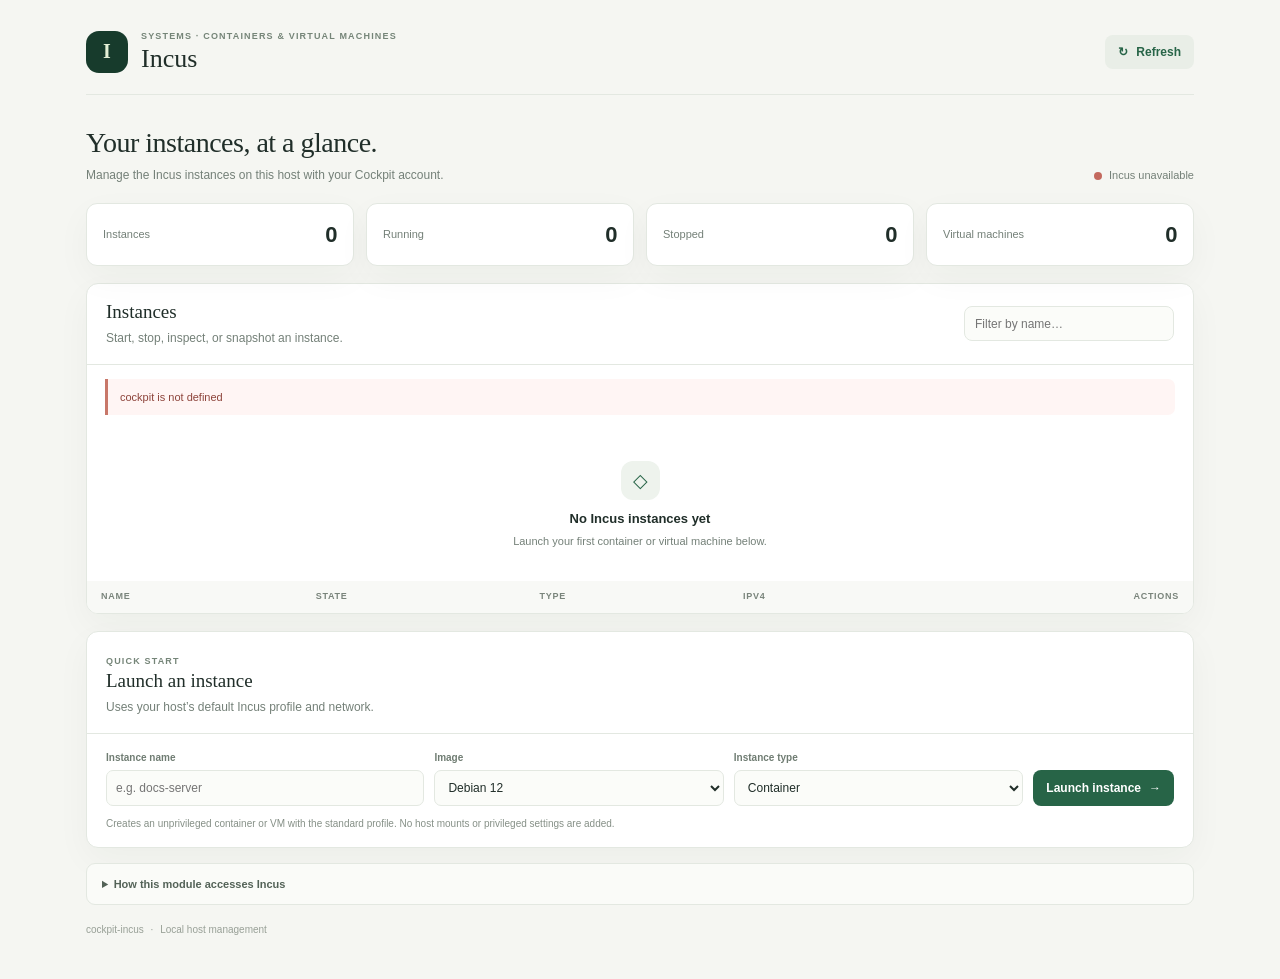
==== incus/index.html @ 380832a7 "Add Incus Cockpit management package" ====
<!doctype html>
<html lang="en">
<head>
  <meta charset="utf-8">
  <meta name="viewport" content="width=device-width, initial-scale=1">
  <title>Incus</title>
  <link rel="stylesheet" href="incus.css">
  <script src="../base1/cockpit.js"></script>
  <script src="incus.js" defer></script>
</head>
<body>
  <main class="page">
    <header class="topbar">
      <div class="title-lockup"><span class="brand-mark" aria-hidden="true">I</span><div><p class="eyebrow">SYSTEMS · CONTAINERS & VIRTUAL MACHINES</p><h1>Incus</h1></div></div>
      <button id="refresh" class="button button-quiet" type="button"><span aria-hidden="true">↻</span> Refresh</button>
    </header>

    <section class="intro-row">
      <div><h2>Your instances, at a glance.</h2><p>Manage the Incus instances on this host with your Cockpit account.</p></div>
      <span id="connection" class="connection"><i></i><span>Connecting to Incus…</span></span>
    </section>

    <section class="stats" aria-label="Instance totals">
      <article class="stat"><span>Instances</span><b id="stat-total">—</b></article>
      <article class="stat"><span>Running</span><b id="stat-running">—</b></article>
      <article class="stat"><span>Stopped</span><b id="stat-stopped">—</b></article>
      <article class="stat"><span>Virtual machines</span><b id="stat-vms">—</b></article>
    </section>

    <section class="panel">
      <div class="panel-heading instance-heading"><div><h2>Instances</h2><p>Start, stop, inspect, or snapshot an instance.</p></div><label class="search"><span class="sr-only">Filter instances</span><input id="filter" type="search" placeholder="Filter by name…" autocomplete="off"></label></div>
      <div id="notice" class="notice" role="status" hidden></div>
      <div id="empty" class="empty" hidden><span class="empty-mark">◇</span><b>No Incus instances yet</b><p>Launch your first container or virtual machine below.</p></div>
      <div class="table-scroll"><table><thead><tr><th>Name</th><th>State</th><th>Type</th><th>IPv4</th><th class="actions-head">Actions</th></tr></thead><tbody id="instances"></tbody></table></div>
      <p id="no-match" class="no-match" hidden>No instances match that filter.</p>
    </section>

    <section class="panel launch-panel">
      <div class="panel-heading"><div><span class="eyebrow">QUICK START</span><h2>Launch an instance</h2><p>Uses your host’s default Incus profile and network.</p></div></div>
      <form id="launch-form" class="launch-form">
        <label>Instance name<input id="instance-name" name="name" required maxlength="63" pattern="[a-zA-Z0-9][a-zA-Z0-9-]{0,62}" placeholder="e.g. docs-server" autocomplete="off"></label>
        <label>Image<select id="image"><option value="images:debian/12">Debian 12</option><option value="images:ubuntu/24.04">Ubuntu 24.04</option><option value="images:alpine/3.20">Alpine 3.20</option></select></label>
        <label>Instance type<select id="instance-type"><option value="container">Container</option><option value="virtual-machine">Virtual machine</option></select></label>
        <button id="launch" class="button button-primary" type="submit">Launch instance <span aria-hidden="true">→</span></button>
      </form>
      <p class="form-note">Creates an unprivileged container or VM with the standard profile. No host mounts or privileged settings are added.</p>
    </section>

    <details class="help"><summary>How this module accesses Incus</summary><p>This page runs inside Cockpit and calls the <code>incus</code> command through Cockpit’s process bridge. Commands run as the signed-in host account. The account needs permission to access Incus; use your normal administrator workflow to grant it. The module does not send host credentials to an external service.</p></details>
    <footer>cockpit-incus <span>·</span> Local host management</footer>
  </main>

  <dialog id="inspect-dialog" class="inspect-dialog"><div class="dialog-head"><div><span class="eyebrow">INSTANCE DETAILS</span><h2 id="inspect-title">Instance</h2></div><button type="button" class="dialog-close" aria-label="Close">×</button></div><pre id="inspect-output"></pre></dialog>
</body>
</html>
---- incus/incus.css ----
:root{color-scheme:light;--ink:#202e29;--muted:#748078;--green:#276447;--deep:#173b2c;--paper:#f5f6f2;--card:#fff;--line:#e3e8e1;--soft:#eef3ed;--orange:#b9763b;--red:#a43b35;--shadow:0 12px 35px #1f39240a}*{box-sizing:border-box}body{margin:0;background:var(--paper);color:var(--ink);font:14px/1.5 Inter,-apple-system,BlinkMacSystemFont,"Segoe UI",sans-serif}.page{max-width:1180px;margin:auto;padding:30px 36px 42px}.topbar{display:flex;justify-content:space-between;align-items:center;padding-bottom:21px;border-bottom:1px solid var(--line)}.title-lockup{display:flex;align-items:center;gap:13px}.brand-mark{display:grid;place-items:center;width:42px;height:42px;border-radius:13px;background:var(--deep);color:#e4f0d6;font:600 20px Georgia,serif}.eyebrow{margin:0;color:#758578;font-size:9px;font-weight:800;letter-spacing:.13em}.title-lockup h1{margin:0;font:500 26px/1.15 Georgia,serif}.button{display:inline-flex;align-items:center;justify-content:center;gap:8px;border:0;border-radius:8px;padding:10px 13px;font:650 12px/1.2 Inter,-apple-system,BlinkMacSystemFont,"Segoe UI",sans-serif;cursor:pointer;transition:background .15s,transform .15s}.button:hover{transform:translateY(-1px)}.button-quiet{background:#e9eee7;color:var(--green)}.button-quiet:hover{background:#dfe8dc}.button-primary{background:var(--green);color:white}.button-primary:hover{background:#1f573c}.button:disabled{opacity:.55;cursor:wait;transform:none}.intro-row{display:flex;align-items:flex-end;justify-content:space-between;gap:15px;padding:31px 0 19px}.intro-row h2{margin:0;font:500 28px/1.2 Georgia,serif;letter-spacing:-.5px}.intro-row p,.panel-heading p{margin:6px 0 0;color:var(--muted);font-size:12px}.connection{display:flex;align-items:center;gap:7px;color:var(--muted);font-size:11px}.connection i{width:8px;height:8px;border-radius:50%;background:#d0a05c}.connection.is-online i{background:#48a374;box-shadow:0 0 0 3px #48a37422}.connection.is-error i{background:#c3695e}.stats{display:grid;grid-template-columns:repeat(4,1fr);gap:12px;margin-bottom:17px}.stat{display:flex;justify-content:space-between;align-items:center;padding:14px 16px;border:1px solid var(--line);border-radius:11px;background:var(--card);box-shadow:var(--shadow)}.stat span{color:var(--muted);font-size:11px}.stat b{font-size:22px;font-weight:600;letter-spacing:-.5px}.panel{margin-top:16px;overflow:hidden;border:1px solid var(--line);border-radius:12px;background:var(--card);box-shadow:var(--shadow)}.panel-heading{display:flex;align-items:center;justify-content:space-between;gap:18px;padding:17px 19px;border-bottom:1px solid var(--line)}.panel-heading h2{margin:0;font:500 19px Georgia,serif}.search input{width:210px;height:35px;padding:7px 10px;border:1px solid var(--line);border-radius:8px;background:#fbfcf9;color:var(--ink);font:12px/1.3 Inter,-apple-system,BlinkMacSystemFont,"Segoe UI",sans-serif}.search input:focus,.launch-form input:focus,.launch-form select:focus{outline:2px solid #b7d4bb;outline-offset:1px}.table-scroll{overflow:auto}table{width:100%;border-collapse:collapse;text-align:left}th{padding:9px 14px;background:#f8f9f6;color:#79847b;font-size:9px;font-weight:750;letter-spacing:.08em;text-transform:uppercase}td{padding:11px 14px;border-top:1px solid #edf0eb;font-size:11px}tbody tr:hover{background:#fbfcf9}.instance-name{font-weight:700}.instance-sub{display:block;margin-top:2px;color:#89938a;font-size:9px}.state{display:inline-flex;align-items:center;gap:6px;color:var(--muted);font-size:10px}.state:before{content:"";width:7px;height:7px;border-radius:50%;background:#c4c8c2}.state-running{color:#34774f}.state-running:before{background:#51a272}.state-stopped:before{background:#c5c8c3}.state-error{color:var(--red)}.state-error:before{background:#bd665c}.type-pill{display:inline-block;padding:4px 7px;border-radius:6px;background:#f0f2ed;color:#67736a;font-size:9px}.ip{font-family:ui-monospace,SFMono-Regular,Menlo,monospace;color:#65746a;font-size:10px}.actions-head{text-align:right}.row-actions{display:flex;justify-content:flex-end;gap:5px}.action{border:1px solid var(--line);border-radius:6px;padding:5px 8px;background:#fff;color:#526157;font:600 9px/1.3 Inter,-apple-system,BlinkMacSystemFont,"Segoe UI",sans-serif;cursor:pointer}.action:hover{border-color:#bed0be;background:#f3f7f1;color:var(--green)}.action-danger:hover{border-color:#e3c7c3;background:#fff8f7;color:var(--red)}.empty,.no-match{padding:32px 15px;text-align:center;color:var(--muted)}.empty{display:grid;justify-items:center;gap:4px}.empty[hidden],.no-match[hidden],.notice[hidden]{display:none}.empty b{color:var(--ink);font-size:13px}.empty p{margin:0;font-size:11px}.empty-mark{display:grid;place-items:center;width:39px;height:39px;margin-bottom:5px;border-radius:12px;background:var(--soft);color:var(--green);font-size:19px}.notice{margin:14px 18px;padding:10px 12px;border-left:3px solid #d2a06f;border-radius:0 7px 7px 0;background:#fff8ed;color:#765638;font-size:11px}.notice.is-error{border-color:#c87769;background:#fff5f4;color:#8d433a}.launch-panel{margin-top:17px}.launch-panel>.panel-heading{justify-content:flex-start}.launch-form{display:grid;grid-template-columns:1.1fr 1fr 1fr auto;align-items:end;gap:10px;padding:16px 19px 0}.launch-form label{display:grid;gap:5px;color:#6f7c72;font-size:10px;font-weight:650}.launch-form input,.launch-form select{width:100%;height:36px;padding:7px 9px;border:1px solid var(--line);border-radius:7px;background:#fbfcf9;color:var(--ink);font:12px/1.3 Inter,-apple-system,BlinkMacSystemFont,"Segoe UI",sans-serif}.launch-form .button{height:36px;white-space:nowrap}.form-note{margin:10px 19px 16px;color:#869087;font-size:10px}.help{margin-top:15px;padding:12px 15px;border:1px solid var(--line);border-radius:9px;background:#fafbf8;color:var(--muted);font-size:11px}.help summary{color:#536257;font-weight:650;cursor:pointer}.help p{margin:9px 0 0;line-height:1.65}.help code{color:var(--green)}footer{padding-top:17px;color:#98a097;font-size:10px}footer span{padding:0 4px}.inspect-dialog{width:min(760px,calc(100% - 32px));max-height:80vh;padding:0;border:1px solid var(--line);border-radius:12px;background:#fff;box-shadow:0 20px 70px #101c17aa}.inspect-dialog::backdrop{background:#14251db3;backdrop-filter:blur(2px)}.dialog-head{display:flex;align-items:center;justify-content:space-between;padding:15px 18px;border-bottom:1px solid var(--line)}.dialog-head h2{margin:3px 0 0;font:500 18px Georgia,serif}.dialog-close{width:30px;height:30px;border:0;border-radius:7px;background:#eff2ed;color:#66746a;font-size:19px;cursor:pointer}.inspect-dialog pre{overflow:auto;max-height:62vh;margin:0;padding:17px;background:#f8f9f6;color:#34483b;font:10px/1.6 ui-monospace,SFMono-Regular,Menlo,monospace;white-space:pre-wrap;word-break:break-word}.sr-only{position:absolute;width:1px;height:1px;padding:0;margin:-1px;overflow:hidden;clip:rect(0,0,0,0);white-space:nowrap;border:0}@media(max-width:760px){.page{padding:20px 16px 32px}.intro-row{align-items:flex-start;flex-direction:column;padding:24px 0 14px}.stats{grid-template-columns:repeat(2,1fr)}.panel-heading{align-items:flex-start;flex-direction:column}.instance-heading{display:flex}.search,.search input{width:100%}.launch-form{grid-template-columns:1fr 1fr}.launch-form .button{grid-column:1/-1}.actions-head{min-width:200px}.row-actions{min-width:190px}}@media(max-width:420px){.launch-form{grid-template-columns:1fr}.launch-form .button{grid-column:auto}.stat{padding:11px}.stat b{font-size:19px}}
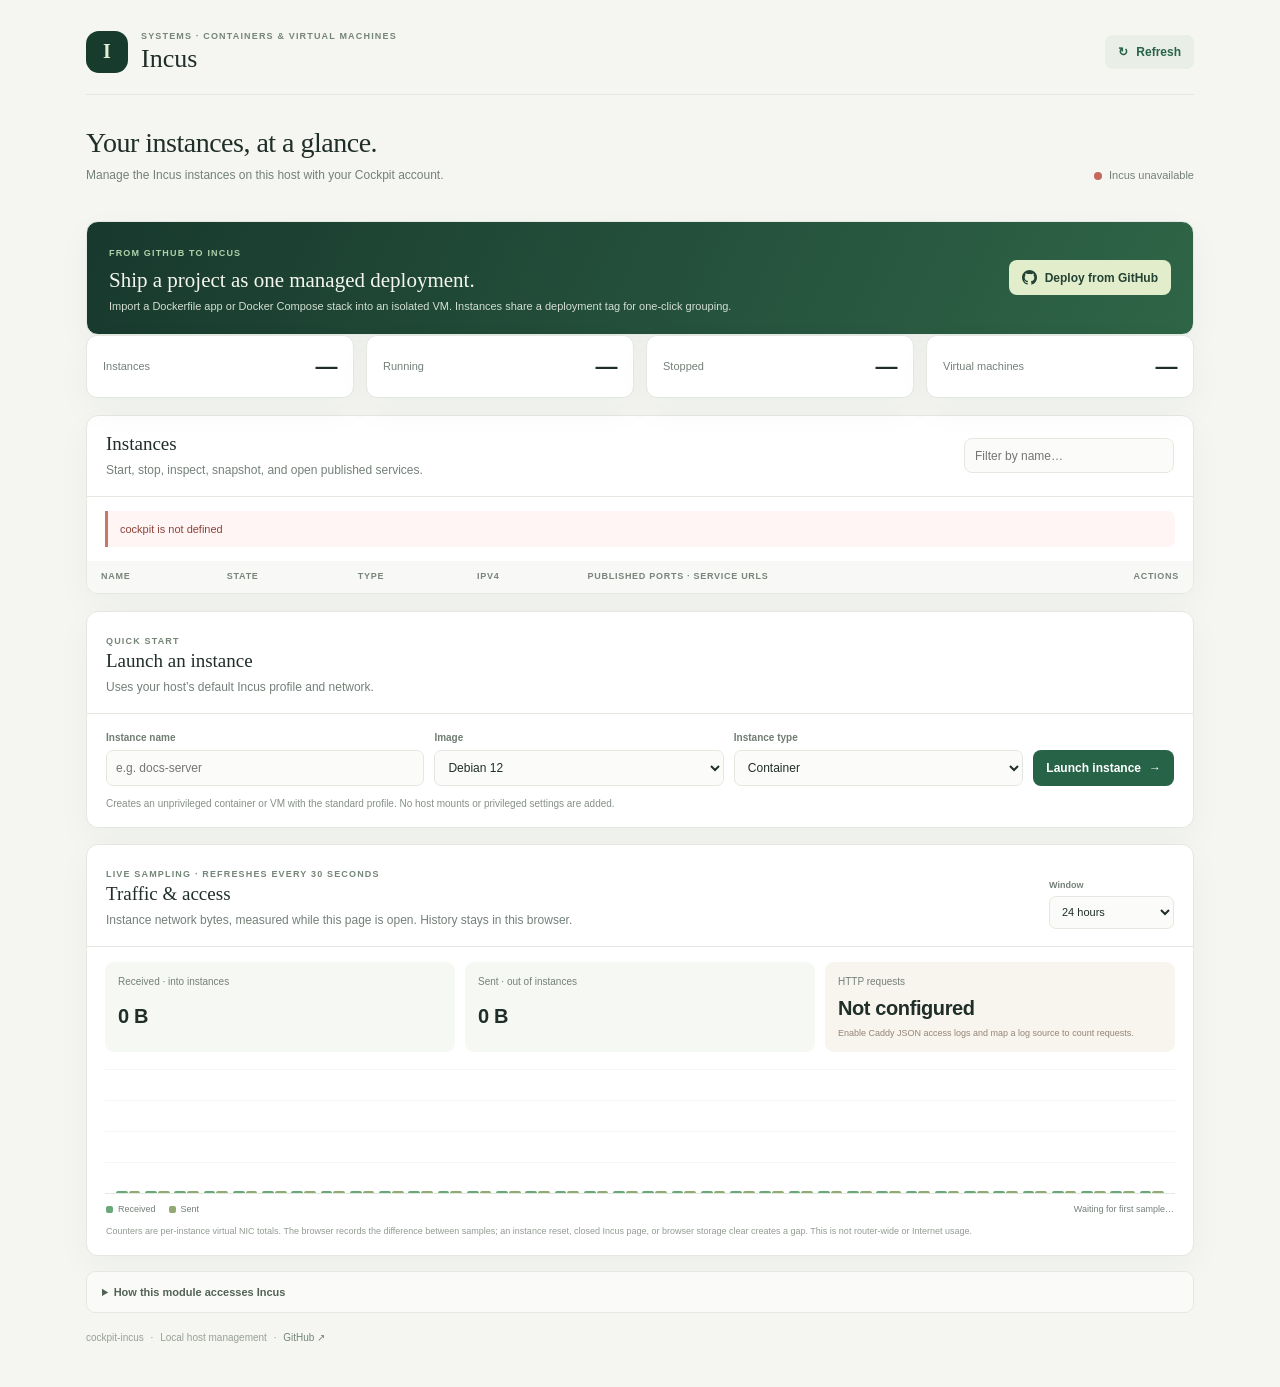
==== commit 1e98a772: "Expand Incus management and deployment workflows" ====
--- a/incus/index.html
+++ b/incus/index.html
@@ -20,6 +20,10 @@
       <span id="connection" class="connection"><i></i><span>Connecting to Incus…</span></span>
     </section>
 
+    <section class="deploy-panel panel">
+      <div class="deploy-hero"><div><span class="eyebrow">FROM GITHUB TO INCUS</span><h2>Ship a project as one managed deployment.</h2><p>Import a Dockerfile app or Docker Compose stack into an isolated VM. Instances share a deployment tag for one-click grouping.</p></div><button id="open-deploy" class="button button-deploy" type="button"><svg aria-hidden="true" viewBox="0 0 16 16"><path d="M8 0a8 8 0 0 0-2.53 15.59c.4.07.55-.17.55-.38v-1.33c-2.23.49-2.7-.95-2.7-.95-.36-.93-.9-1.18-.9-1.18-.73-.5.06-.49.06-.49.8.06 1.22.82 1.22.82.72 1.22 1.88.87 2.34.66.07-.52.28-.87.51-1.07-1.78-.2-3.65-.9-3.65-3.97 0-.88.31-1.6.82-2.17-.08-.2-.36-1.03.08-2.14 0 0 .67-.21 2.2.83A7.7 7.7 0 0 1 8 4.35c.68 0 1.37.09 2.01.27 1.53-1.04 2.2-.83 2.2-.83.44 1.11.16 1.94.08 2.14.51.57.82 1.29.82 2.17 0 3.08-1.87 3.76-3.66 3.96.29.25.54.74.54 1.5v1.65c0 .21.15.46.55.38A8 8 0 0 0 8 0Z"/></svg> Deploy from GitHub</button></div>
+    </section>
+
     <section class="stats" aria-label="Instance totals">
       <article class="stat"><span>Instances</span><b id="stat-total">—</b></article>
       <article class="stat"><span>Running</span><b id="stat-running">—</b></article>
@@ -28,10 +32,10 @@
     </section>
 
     <section class="panel">
-      <div class="panel-heading instance-heading"><div><h2>Instances</h2><p>Start, stop, inspect, or snapshot an instance.</p></div><label class="search"><span class="sr-only">Filter instances</span><input id="filter" type="search" placeholder="Filter by name…" autocomplete="off"></label></div>
+      <div class="panel-heading instance-heading"><div><h2>Instances</h2><p>Start, stop, inspect, snapshot, and open published services.</p></div><label class="search"><span class="sr-only">Filter instances</span><input id="filter" type="search" placeholder="Filter by name…" autocomplete="off"></label></div>
       <div id="notice" class="notice" role="status" hidden></div>
       <div id="empty" class="empty" hidden><span class="empty-mark">◇</span><b>No Incus instances yet</b><p>Launch your first container or virtual machine below.</p></div>
-      <div class="table-scroll"><table><thead><tr><th>Name</th><th>State</th><th>Type</th><th>IPv4</th><th class="actions-head">Actions</th></tr></thead><tbody id="instances"></tbody></table></div>
+      <div class="table-scroll"><table><thead><tr><th>Name</th><th>State</th><th>Type</th><th>IPv4</th><th>Published ports · service URLs</th><th class="actions-head">Actions</th></tr></thead><tbody id="instances"></tbody></table></div>
       <p id="no-match" class="no-match" hidden>No instances match that filter.</p>
     </section>
 
@@ -46,9 +50,35 @@
       <p class="form-note">Creates an unprivileged container or VM with the standard profile. No host mounts or privileged settings are added.</p>
     </section>
 
+    <section class="panel telemetry-panel">
+      <div class="panel-heading traffic-heading"><div><span class="eyebrow">LIVE SAMPLING · REFRESHES EVERY 30 SECONDS</span><h2>Traffic & access</h2><p>Instance network bytes, measured while this page is open. History stays in this browser.</p></div><label class="range-picker"><span>Window</span><select id="traffic-window"><option value="300000">5 minutes</option><option value="900000">15 minutes</option><option value="1200000">20 minutes</option><option value="3600000">1 hour</option><option value="14400000">4 hours</option><option value="28800000">8 hours</option><option value="86400000" selected>24 hours</option></select></label></div>
+      <div class="traffic-summary"><article><span>Received · into instances</span><b id="traffic-down">—</b></article><article><span>Sent · out of instances</span><b id="traffic-up">—</b></article><article class="access-stat"><span>HTTP requests</span><b id="access-count">Not configured</b><small id="access-source">Enable Caddy JSON access logs and map a log source to count requests.</small></article></div>
+      <div id="traffic-chart" class="traffic-chart" role="img" aria-label="Network traffic samples across selected time window"></div>
+      <div class="traffic-legend"><span><i class="down-dot"></i>Received</span><span><i class="up-dot"></i>Sent</span><span id="traffic-sampled">Waiting for first sample…</span></div>
+      <p class="telemetry-note">Counters are per-instance virtual NIC totals. The browser records the difference between samples; an instance reset, closed Incus page, or browser storage clear creates a gap. This is not router-wide or Internet usage.</p>
+    </section>
+
     <details class="help"><summary>How this module accesses Incus</summary><p>This page runs inside Cockpit and calls the <code>incus</code> command through Cockpit’s process bridge. Commands run as the signed-in host account. The account needs permission to access Incus; use your normal administrator workflow to grant it. The module does not send host credentials to an external service.</p></details>
-    <footer>cockpit-incus <span>·</span> Local host management</footer>
+    <footer>cockpit-incus <span>·</span> Local host management <span>·</span> <a href="https://github.com/techmore/cockpit-incus" target="_blank" rel="noopener noreferrer">GitHub ↗</a></footer>
   </main>
+
+  <dialog id="deploy-dialog" class="deploy-dialog">
+    <form id="deploy-form" method="dialog">
+      <div class="dialog-head"><div><span class="eyebrow">DEPLOYMENT WIZARD · PREVIEW BEFORE RUNNING</span><h2>Deploy a GitHub project</h2></div><button type="button" class="dialog-close deploy-close" aria-label="Close">×</button></div>
+      <div class="deploy-body">
+        <label class="field-wide">Public GitHub repository URL<input id="github-url" type="url" required placeholder="https://github.com/owner/repository" autocomplete="url"></label>
+        <div class="deploy-fields"><label>Branch<input id="github-branch" value="main" maxlength="63" pattern="[A-Za-z0-9._/-]+" required></label><label>Deployment name<input id="deployment-name" maxlength="50" pattern="[a-zA-Z0-9][a-zA-Z0-9-]{0,49}" required></label></div>
+        <label class="field-wide">Service hostname <small>Optional · DNS and Caddy route are still yours to configure</small><input id="deploy-hostname" placeholder="app.example.com" autocomplete="url"></label>
+        <label class="field-wide">Project layout<select id="deploy-layout"><option value="compose">Docker Compose stack · multiple services in one VM</option><option value="dockerfile">Dockerfile app · single container inside one VM</option></select></label>
+        <label class="field-wide">Published ports <small>Host port:guest port, comma separated · e.g. 18080:8080,18443:8443</small><input id="deploy-ports" value="18080:8080" placeholder="18080:8080" autocomplete="off"></label>
+        <div class="url-preview"><b>Private by default</b><span>Incus will bind these host ports to 127.0.0.1 only. Add a Caddy route to publish a hostname. The wizard will show the generated plan before creating anything.</span></div>
+        <label class="acknowledge"><input id="deploy-ack" type="checkbox" required><span>I trust this repository’s build scripts and want to run them inside a new VM.</span></label>
+        <div id="deploy-plan" class="deploy-plan" hidden><div class="plan-head"><b>Review deployment plan</b><button type="button" id="deploy-back" class="action">Edit inputs</button></div><pre id="deploy-plan-text"></pre></div>
+        <div id="deploy-error" class="deploy-error" role="alert" hidden></div>
+      </div>
+      <div class="dialog-actions"><button type="button" id="deploy-cancel" class="button button-quiet">Cancel</button><button type="button" id="deploy-preview" class="button button-quiet">Preview plan</button><button type="button" id="deploy-run" class="button button-primary" disabled>Deploy project <span aria-hidden="true">→</span></button></div>
+    </form>
+  </dialog>
 
   <dialog id="inspect-dialog" class="inspect-dialog"><div class="dialog-head"><div><span class="eyebrow">INSTANCE DETAILS</span><h2 id="inspect-title">Instance</h2></div><button type="button" class="dialog-close" aria-label="Close">×</button></div><pre id="inspect-output"></pre></dialog>
 </body>
--- a/incus/incus.css
+++ b/incus/incus.css
@@ -1 +1,7 @@
 :root{color-scheme:light;--ink:#202e29;--muted:#748078;--green:#276447;--deep:#173b2c;--paper:#f5f6f2;--card:#fff;--line:#e3e8e1;--soft:#eef3ed;--orange:#b9763b;--red:#a43b35;--shadow:0 12px 35px #1f39240a}*{box-sizing:border-box}body{margin:0;background:var(--paper);color:var(--ink);font:14px/1.5 Inter,-apple-system,BlinkMacSystemFont,"Segoe UI",sans-serif}.page{max-width:1180px;margin:auto;padding:30px 36px 42px}.topbar{display:flex;justify-content:space-between;align-items:center;padding-bottom:21px;border-bottom:1px solid var(--line)}.title-lockup{display:flex;align-items:center;gap:13px}.brand-mark{display:grid;place-items:center;width:42px;height:42px;border-radius:13px;background:var(--deep);color:#e4f0d6;font:600 20px Georgia,serif}.eyebrow{margin:0;color:#758578;font-size:9px;font-weight:800;letter-spacing:.13em}.title-lockup h1{margin:0;font:500 26px/1.15 Georgia,serif}.button{display:inline-flex;align-items:center;justify-content:center;gap:8px;border:0;border-radius:8px;padding:10px 13px;font:650 12px/1.2 Inter,-apple-system,BlinkMacSystemFont,"Segoe UI",sans-serif;cursor:pointer;transition:background .15s,transform .15s}.button:hover{transform:translateY(-1px)}.button-quiet{background:#e9eee7;color:var(--green)}.button-quiet:hover{background:#dfe8dc}.button-primary{background:var(--green);color:white}.button-primary:hover{background:#1f573c}.button:disabled{opacity:.55;cursor:wait;transform:none}.intro-row{display:flex;align-items:flex-end;justify-content:space-between;gap:15px;padding:31px 0 19px}.intro-row h2{margin:0;font:500 28px/1.2 Georgia,serif;letter-spacing:-.5px}.intro-row p,.panel-heading p{margin:6px 0 0;color:var(--muted);font-size:12px}.connection{display:flex;align-items:center;gap:7px;color:var(--muted);font-size:11px}.connection i{width:8px;height:8px;border-radius:50%;background:#d0a05c}.connection.is-online i{background:#48a374;box-shadow:0 0 0 3px #48a37422}.connection.is-error i{background:#c3695e}.stats{display:grid;grid-template-columns:repeat(4,1fr);gap:12px;margin-bottom:17px}.stat{display:flex;justify-content:space-between;align-items:center;padding:14px 16px;border:1px solid var(--line);border-radius:11px;background:var(--card);box-shadow:var(--shadow)}.stat span{color:var(--muted);font-size:11px}.stat b{font-size:22px;font-weight:600;letter-spacing:-.5px}.panel{margin-top:16px;overflow:hidden;border:1px solid var(--line);border-radius:12px;background:var(--card);box-shadow:var(--shadow)}.panel-heading{display:flex;align-items:center;justify-content:space-between;gap:18px;padding:17px 19px;border-bottom:1px solid var(--line)}.panel-heading h2{margin:0;font:500 19px Georgia,serif}.search input{width:210px;height:35px;padding:7px 10px;border:1px solid var(--line);border-radius:8px;background:#fbfcf9;color:var(--ink);font:12px/1.3 Inter,-apple-system,BlinkMacSystemFont,"Segoe UI",sans-serif}.search input:focus,.launch-form input:focus,.launch-form select:focus{outline:2px solid #b7d4bb;outline-offset:1px}.table-scroll{overflow:auto}table{width:100%;border-collapse:collapse;text-align:left}th{padding:9px 14px;background:#f8f9f6;color:#79847b;font-size:9px;font-weight:750;letter-spacing:.08em;text-transform:uppercase}td{padding:11px 14px;border-top:1px solid #edf0eb;font-size:11px}tbody tr:hover{background:#fbfcf9}.instance-name{font-weight:700}.instance-sub{display:block;margin-top:2px;color:#89938a;font-size:9px}.state{display:inline-flex;align-items:center;gap:6px;color:var(--muted);font-size:10px}.state:before{content:"";width:7px;height:7px;border-radius:50%;background:#c4c8c2}.state-running{color:#34774f}.state-running:before{background:#51a272}.state-stopped:before{background:#c5c8c3}.state-error{color:var(--red)}.state-error:before{background:#bd665c}.type-pill{display:inline-block;padding:4px 7px;border-radius:6px;background:#f0f2ed;color:#67736a;font-size:9px}.ip{font-family:ui-monospace,SFMono-Regular,Menlo,monospace;color:#65746a;font-size:10px}.actions-head{text-align:right}.row-actions{display:flex;justify-content:flex-end;gap:5px}.action{border:1px solid var(--line);border-radius:6px;padding:5px 8px;background:#fff;color:#526157;font:600 9px/1.3 Inter,-apple-system,BlinkMacSystemFont,"Segoe UI",sans-serif;cursor:pointer}.action:hover{border-color:#bed0be;background:#f3f7f1;color:var(--green)}.action-danger:hover{border-color:#e3c7c3;background:#fff8f7;color:var(--red)}.empty,.no-match{padding:32px 15px;text-align:center;color:var(--muted)}.empty{display:grid;justify-items:center;gap:4px}.empty[hidden],.no-match[hidden],.notice[hidden]{display:none}.empty b{color:var(--ink);font-size:13px}.empty p{margin:0;font-size:11px}.empty-mark{display:grid;place-items:center;width:39px;height:39px;margin-bottom:5px;border-radius:12px;background:var(--soft);color:var(--green);font-size:19px}.notice{margin:14px 18px;padding:10px 12px;border-left:3px solid #d2a06f;border-radius:0 7px 7px 0;background:#fff8ed;color:#765638;font-size:11px}.notice.is-error{border-color:#c87769;background:#fff5f4;color:#8d433a}.launch-panel{margin-top:17px}.launch-panel>.panel-heading{justify-content:flex-start}.launch-form{display:grid;grid-template-columns:1.1fr 1fr 1fr auto;align-items:end;gap:10px;padding:16px 19px 0}.launch-form label{display:grid;gap:5px;color:#6f7c72;font-size:10px;font-weight:650}.launch-form input,.launch-form select{width:100%;height:36px;padding:7px 9px;border:1px solid var(--line);border-radius:7px;background:#fbfcf9;color:var(--ink);font:12px/1.3 Inter,-apple-system,BlinkMacSystemFont,"Segoe UI",sans-serif}.launch-form .button{height:36px;white-space:nowrap}.form-note{margin:10px 19px 16px;color:#869087;font-size:10px}.help{margin-top:15px;padding:12px 15px;border:1px solid var(--line);border-radius:9px;background:#fafbf8;color:var(--muted);font-size:11px}.help summary{color:#536257;font-weight:650;cursor:pointer}.help p{margin:9px 0 0;line-height:1.65}.help code{color:var(--green)}footer{padding-top:17px;color:#98a097;font-size:10px}footer span{padding:0 4px}.inspect-dialog{width:min(760px,calc(100% - 32px));max-height:80vh;padding:0;border:1px solid var(--line);border-radius:12px;background:#fff;box-shadow:0 20px 70px #101c17aa}.inspect-dialog::backdrop{background:#14251db3;backdrop-filter:blur(2px)}.dialog-head{display:flex;align-items:center;justify-content:space-between;padding:15px 18px;border-bottom:1px solid var(--line)}.dialog-head h2{margin:3px 0 0;font:500 18px Georgia,serif}.dialog-close{width:30px;height:30px;border:0;border-radius:7px;background:#eff2ed;color:#66746a;font-size:19px;cursor:pointer}.inspect-dialog pre{overflow:auto;max-height:62vh;margin:0;padding:17px;background:#f8f9f6;color:#34483b;font:10px/1.6 ui-monospace,SFMono-Regular,Menlo,monospace;white-space:pre-wrap;word-break:break-word}.sr-only{position:absolute;width:1px;height:1px;padding:0;margin:-1px;overflow:hidden;clip:rect(0,0,0,0);white-space:nowrap;border:0}@media(max-width:760px){.page{padding:20px 16px 32px}.intro-row{align-items:flex-start;flex-direction:column;padding:24px 0 14px}.stats{grid-template-columns:repeat(2,1fr)}.panel-heading{align-items:flex-start;flex-direction:column}.instance-heading{display:flex}.search,.search input{width:100%}.launch-form{grid-template-columns:1fr 1fr}.launch-form .button{grid-column:1/-1}.actions-head{min-width:200px}.row-actions{min-width:190px}}@media(max-width:420px){.launch-form{grid-template-columns:1fr}.launch-form .button{grid-column:auto}.stat{padding:11px}.stat b{font-size:19px}}
+
+/* Deployment, service maps, and 24-hour traffic sampler */
+.deploy-panel{margin-top:18px;background:linear-gradient(115deg,#18392e,#2f6547);color:#f5f6ef}.deploy-hero{display:flex;align-items:center;justify-content:space-between;gap:20px;padding:19px 22px}.deploy-hero .eyebrow{color:#afd0a9}.deploy-hero h2{margin:5px 0;font:500 21px/1.25 Georgia,serif}.deploy-hero p{max-width:690px;margin:0;color:#d2dfd1;font-size:11px}.button-deploy svg{width:15px;height:15px;fill:currentColor}.button-deploy{flex:none;background:#e2edcc;color:#244333}.button-deploy:hover{background:#f0f5e2}.instance-group{display:block;width:max-content;max-width:190px;margin-top:5px;padding:3px 6px;overflow:hidden;border-radius:5px;background:#edf4e8;color:#4d7153;font-size:9px;text-overflow:ellipsis;white-space:nowrap}.ports-cell{min-width:150px}.port-link{display:inline-block;margin:0 4px 3px 0;padding:3px 6px;border-radius:5px;background:#edf4e8;color:#2c6845;font:650 9px/1.4 ui-monospace,SFMono-Regular,Menlo,monospace;text-decoration:none}.port-link:hover{text-decoration:underline}.port-url{display:block;max-width:200px;overflow:hidden;color:#859087;font-size:8px;text-overflow:ellipsis;white-space:nowrap}.no-ports{color:#a0a69f}.traffic-heading{align-items:flex-end}.range-picker{display:grid;gap:3px;color:var(--muted);font-size:9px;font-weight:650}.range-picker select{min-width:125px;height:33px;padding:5px 8px;border:1px solid var(--line);border-radius:7px;background:#fbfcf9;color:var(--ink);font:11px/1.3 Inter,-apple-system,BlinkMacSystemFont,"Segoe UI",sans-serif}.traffic-summary{display:grid;grid-template-columns:repeat(3,1fr);gap:10px;padding:15px 18px 0}.traffic-summary article{display:grid;gap:4px;min-width:0;padding:12px 13px;border-radius:9px;background:#f6f8f3}.traffic-summary article>span{color:var(--muted);font-size:10px}.traffic-summary article>b{font-size:20px;font-weight:600;letter-spacing:-.4px}.traffic-summary .access-stat{background:#f8f4ee}.access-stat small{color:#958575;font-size:9px;line-height:1.5}.traffic-chart{display:flex;align-items:flex-end;gap:3px;height:125px;margin:17px 18px 0;padding:12px 10px 0;border-bottom:1px solid var(--line);background:repeating-linear-gradient(to bottom,#f4f6f1 0,#f4f6f1 1px,transparent 1px,transparent 31px)}.traffic-bar-pair{display:flex;align-items:flex-end;justify-content:center;gap:1px;flex:1;height:100%;min-width:2px}.traffic-bar{display:block;width:45%;min-height:2px;border-radius:2px 2px 0 0}.traffic-bar-down{background:#69a979}.traffic-bar-up{background:#90aa72}.traffic-legend{display:flex;align-items:center;gap:13px;flex-wrap:wrap;padding:9px 19px 0;color:var(--muted);font-size:9px}.traffic-legend span{display:inline-flex;align-items:center;gap:5px}.traffic-legend span:last-child{margin-left:auto}.traffic-legend i{width:7px;height:7px;border-radius:2px}.down-dot{background:#69a979}.up-dot{background:#90aa72}.telemetry-note{margin:8px 19px 16px;color:#929b91;font-size:9px;line-height:1.55}.deploy-dialog{width:min(680px,calc(100% - 24px));max-height:90vh;padding:0;overflow:auto;border:1px solid var(--line);border-radius:13px;background:#fff;box-shadow:0 20px 70px #101c17aa}.deploy-dialog::backdrop{background:#14251db3;backdrop-filter:blur(2px)}.deploy-dialog form{margin:0}.deploy-dialog .dialog-head{position:sticky;top:0;z-index:1;background:#fff}.deploy-dialog .dialog-head h2{font:500 20px Georgia,serif}.deploy-body{display:grid;gap:12px;padding:16px 19px}.deploy-body label{display:grid;gap:5px;color:#67756a;font-size:10px;font-weight:700}.deploy-body label small{font-size:9px;font-weight:450}.deploy-body input:not([type=checkbox]),.deploy-body select{width:100%;height:36px;padding:7px 9px;border:1px solid var(--line);border-radius:7px;background:#fbfcf9;color:var(--ink);font:12px/1.3 Inter,-apple-system,BlinkMacSystemFont,"Segoe UI",sans-serif}.deploy-fields{display:grid;grid-template-columns:1fr 1fr;gap:10px}.url-preview{display:grid;gap:3px;padding:10px 11px;border-left:3px solid #6d9c70;border-radius:0 7px 7px 0;background:#f0f6ed;color:#587059;font-size:9px;line-height:1.5}.url-preview b{color:#385f3b;font-size:10px}.acknowledge{display:flex!important;align-items:flex-start;gap:8px!important;color:#5e6b61!important;line-height:1.5}.acknowledge input{flex:none;margin:1px 0 0;accent-color:var(--green)}.deploy-plan{overflow:hidden;border:1px solid var(--line);border-radius:8px}.plan-head{display:flex;align-items:center;justify-content:space-between;padding:8px 10px;background:#f2f5ef;font-size:10px}.deploy-plan pre{max-height:240px;overflow:auto;margin:0;padding:11px;background:#182720;color:#e4efdc;font:9px/1.55 ui-monospace,SFMono-Regular,Menlo,monospace;white-space:pre-wrap;word-break:break-word}.deploy-error{padding:9px 10px;border-radius:7px;background:#fff2ef;color:#91463c;font-size:10px}.deploy-error[hidden]{display:none}.dialog-actions{position:sticky;bottom:0;display:flex;justify-content:flex-end;gap:8px;padding:11px 18px;border-top:1px solid var(--line);background:#fff}.dialog-actions .button{font:650 11px/1.2 Inter,-apple-system,BlinkMacSystemFont,"Segoe UI",sans-serif}footer a{color:#728578;text-decoration:none}footer a:hover{text-decoration:underline}
+@media(max-width:760px){.deploy-hero{align-items:flex-start;flex-direction:column;padding:17px}.deploy-hero h2{font-size:19px}.traffic-summary{grid-template-columns:1fr 1fr;padding:12px}.traffic-summary .access-stat{grid-column:1/-1}.traffic-heading{align-items:flex-start}.traffic-chart{margin-inline:12px}.traffic-legend{padding-inline:13px}.telemetry-note{margin-inline:13px}.deploy-fields{grid-template-columns:1fr}.dialog-actions{flex-wrap:wrap}.dialog-actions .button{flex:1}.ports-cell{min-width:130px}}
+
+.traffic-bar.traffic-level-1{height:10%}.traffic-bar.traffic-level-2{height:20%}.traffic-bar.traffic-level-3{height:30%}.traffic-bar.traffic-level-4{height:40%}.traffic-bar.traffic-level-5{height:50%}.traffic-bar.traffic-level-6{height:60%}.traffic-bar.traffic-level-7{height:70%}.traffic-bar.traffic-level-8{height:80%}.traffic-bar.traffic-level-9{height:90%}.traffic-bar.traffic-level-10{height:100%}
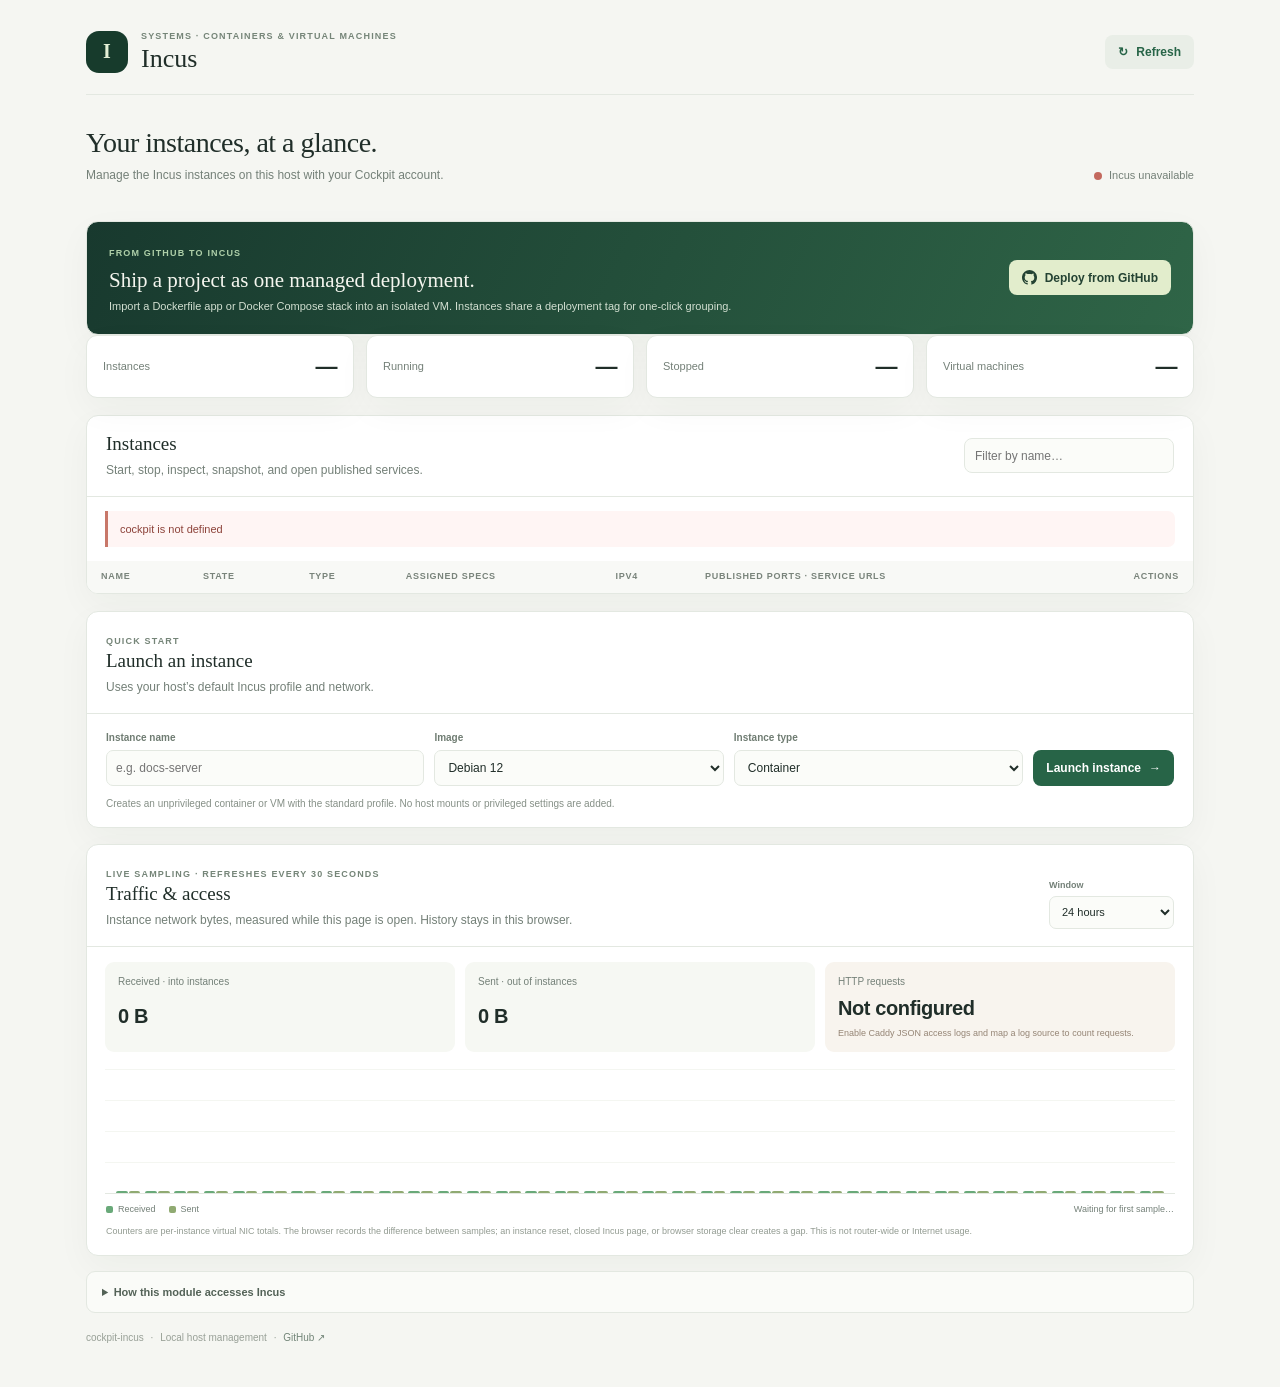
==== commit 0b71e875: "Show assigned instance resources" ====
--- a/incus/index.html
+++ b/incus/index.html
@@ -35,7 +35,7 @@
       <div class="panel-heading instance-heading"><div><h2>Instances</h2><p>Start, stop, inspect, snapshot, and open published services.</p></div><label class="search"><span class="sr-only">Filter instances</span><input id="filter" type="search" placeholder="Filter by name…" autocomplete="off"></label></div>
       <div id="notice" class="notice" role="status" hidden></div>
       <div id="empty" class="empty" hidden><span class="empty-mark">◇</span><b>No Incus instances yet</b><p>Launch your first container or virtual machine below.</p></div>
-      <div class="table-scroll"><table><thead><tr><th>Name</th><th>State</th><th>Type</th><th>IPv4</th><th>Published ports · service URLs</th><th class="actions-head">Actions</th></tr></thead><tbody id="instances"></tbody></table></div>
+      <div class="table-scroll"><table><thead><tr><th>Name</th><th>State</th><th>Type</th><th>Assigned specs</th><th>IPv4</th><th>Published ports · service URLs</th><th class="actions-head">Actions</th></tr></thead><tbody id="instances"></tbody></table></div>
       <p id="no-match" class="no-match" hidden>No instances match that filter.</p>
     </section>
 
@@ -66,20 +66,20 @@
     <form id="deploy-form" method="dialog">
       <div class="dialog-head"><div><span class="eyebrow">DEPLOYMENT WIZARD · PREVIEW BEFORE RUNNING</span><h2>Deploy a GitHub project</h2></div><button type="button" class="dialog-close deploy-close" aria-label="Close">×</button></div>
       <div class="deploy-body">
-        <label class="field-wide">Public GitHub repository URL<input id="github-url" type="url" required placeholder="https://github.com/owner/repository" autocomplete="url"></label>
+        <label class="field-wide">Public GitHub repository URL<div class="repo-input-row"><input id="github-url" type="url" required placeholder="https://github.com/owner/repository" autocomplete="url"><button type="button" id="repo-inspect" class="button button-quiet">Inspect repo</button></div><small id="repo-inspect-status" class="repo-inspect-status">Inspect finds a root Dockerfile or Compose stack and chooses the deployment path.</small></label>
         <div class="deploy-fields"><label>Branch<input id="github-branch" value="main" maxlength="63" pattern="[A-Za-z0-9._/-]+" required></label><label>Deployment name<input id="deployment-name" maxlength="50" pattern="[a-zA-Z0-9][a-zA-Z0-9-]{0,49}" required></label></div>
         <label class="field-wide">Service hostname <small>Optional · DNS and Caddy route are still yours to configure</small><input id="deploy-hostname" placeholder="app.example.com" autocomplete="url"></label>
-        <label class="field-wide">Project layout<select id="deploy-layout"><option value="compose">Docker Compose stack · multiple services in one VM</option><option value="dockerfile">Dockerfile app · single container inside one VM</option></select></label>
+        <label class="field-wide">Project layout<select id="deploy-layout"><option value="auto">Auto-detect from repository</option><option value="compose">Docker Compose stack · multiple services in one VM</option><option value="dockerfile">Dockerfile app · single container inside one VM</option></select></label>
         <label class="field-wide">Published ports <small>Host port:guest port, comma separated · e.g. 18080:8080,18443:8443</small><input id="deploy-ports" value="18080:8080" placeholder="18080:8080" autocomplete="off"></label>
         <div class="url-preview"><b>Private by default</b><span>Incus will bind these host ports to 127.0.0.1 only. Add a Caddy route to publish a hostname. The wizard will show the generated plan before creating anything.</span></div>
         <label class="acknowledge"><input id="deploy-ack" type="checkbox" required><span>I trust this repository’s build scripts and want to run them inside a new VM.</span></label>
         <div id="deploy-plan" class="deploy-plan" hidden><div class="plan-head"><b>Review deployment plan</b><button type="button" id="deploy-back" class="action">Edit inputs</button></div><pre id="deploy-plan-text"></pre></div>
         <div id="deploy-error" class="deploy-error" role="alert" hidden></div>
       </div>
-      <div class="dialog-actions"><button type="button" id="deploy-cancel" class="button button-quiet">Cancel</button><button type="button" id="deploy-preview" class="button button-quiet">Preview plan</button><button type="button" id="deploy-run" class="button button-primary" disabled>Deploy project <span aria-hidden="true">→</span></button></div>
+      <div class="dialog-actions"><button type="button" id="deploy-cancel" class="button button-quiet">Cancel</button><button type="button" id="deploy-preview" class="button button-quiet">Preview plan</button><button type="submit" id="deploy-run" class="button button-primary" disabled>Deploy project <span aria-hidden="true">→</span></button></div>
     </form>
   </dialog>
 
-  <dialog id="inspect-dialog" class="inspect-dialog"><div class="dialog-head"><div><span class="eyebrow">INSTANCE DETAILS</span><h2 id="inspect-title">Instance</h2></div><button type="button" class="dialog-close" aria-label="Close">×</button></div><pre id="inspect-output"></pre></dialog>
+  <dialog id="inspect-dialog" class="inspect-dialog"><div class="dialog-head"><div><span class="eyebrow">INSTANCE DETAILS</span><h2 id="inspect-title">Instance</h2></div><button type="button" class="dialog-close" aria-label="Close">×</button></div><section class="inspect-specs"><h3>Configured resources</h3><dl id="inspect-spec-grid" class="inspect-spec-grid"></dl></section><h3 class="inspect-runtime-title">Runtime details</h3><pre id="inspect-output"></pre></dialog>
 </body>
 </html>
--- a/incus/incus.css
+++ b/incus/incus.css
@@ -5,3 +5,8 @@
 @media(max-width:760px){.deploy-hero{align-items:flex-start;flex-direction:column;padding:17px}.deploy-hero h2{font-size:19px}.traffic-summary{grid-template-columns:1fr 1fr;padding:12px}.traffic-summary .access-stat{grid-column:1/-1}.traffic-heading{align-items:flex-start}.traffic-chart{margin-inline:12px}.traffic-legend{padding-inline:13px}.telemetry-note{margin-inline:13px}.deploy-fields{grid-template-columns:1fr}.dialog-actions{flex-wrap:wrap}.dialog-actions .button{flex:1}.ports-cell{min-width:130px}}
 
 .traffic-bar.traffic-level-1{height:10%}.traffic-bar.traffic-level-2{height:20%}.traffic-bar.traffic-level-3{height:30%}.traffic-bar.traffic-level-4{height:40%}.traffic-bar.traffic-level-5{height:50%}.traffic-bar.traffic-level-6{height:60%}.traffic-bar.traffic-level-7{height:70%}.traffic-bar.traffic-level-8{height:80%}.traffic-bar.traffic-level-9{height:90%}.traffic-bar.traffic-level-10{height:100%}
+
+.repo-input-row{display:flex;align-items:center;gap:7px}.repo-input-row input{flex:1;min-width:0}.repo-input-row button{flex:none;height:36px;padding:0 11px;font:650 10px/1.2 Inter,-apple-system,BlinkMacSystemFont,"Segoe UI",sans-serif}.repo-inspect-status{color:#849087;font-size:9px;font-weight:450}.repo-inspect-status.is-ready{color:#41754b}.repo-inspect-status.is-error{color:#a14b40}
+@media(max-width:500px){.repo-input-row{align-items:stretch;flex-direction:column}.repo-input-row button{width:100%}}
+
+.specs-cell{min-width:185px;max-width:255px}.spec-value{display:inline-block;margin:0 4px 4px 0;padding:3px 6px;border:1px solid #e6ebe4;border-radius:5px;background:#fafbf9;color:#4c5b50;font-size:9px;white-space:nowrap}.spec-profile{display:block;color:#89938a;font-size:9px}.inspect-specs{padding:14px 18px 10px}.inspect-specs h3,.inspect-runtime-title{margin:0 0 10px;color:#718075;font-size:10px;font-weight:750;letter-spacing:.08em;text-transform:uppercase}.inspect-spec-grid{display:grid;grid-template-columns:minmax(115px,.7fr) 2fr;gap:7px 15px;margin:0}.inspect-spec-grid dt{color:#7a867c;font-size:10px}.inspect-spec-grid dd{min-width:0;margin:0;color:#2b3a30;font-size:11px;overflow-wrap:anywhere}.inspect-runtime-title{margin:10px 18px 0}.inspect-dialog pre{max-height:36vh}
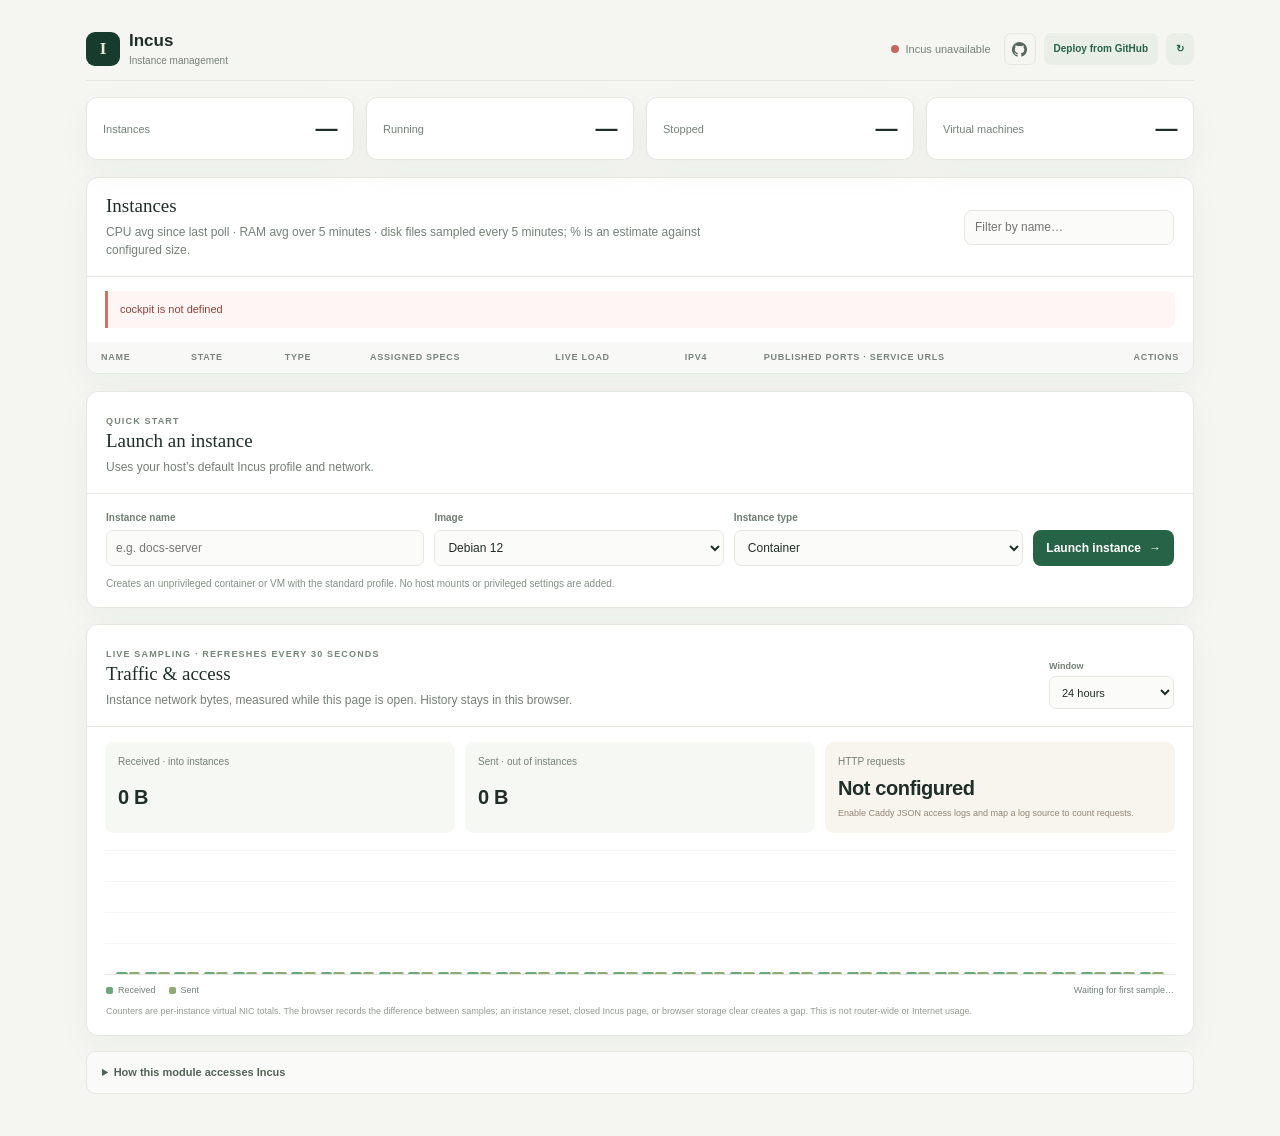
==== commit 7f5f0e54: "Add live instance resource utilization" ====
--- a/incus/index.html
+++ b/incus/index.html
@@ -11,18 +11,9 @@
 <body>
   <main class="page">
     <header class="topbar">
-      <div class="title-lockup"><span class="brand-mark" aria-hidden="true">I</span><div><p class="eyebrow">SYSTEMS · CONTAINERS & VIRTUAL MACHINES</p><h1>Incus</h1></div></div>
-      <button id="refresh" class="button button-quiet" type="button"><span aria-hidden="true">↻</span> Refresh</button>
+      <div class="title-lockup"><span class="brand-mark" aria-hidden="true">I</span><div><h1>Incus</h1><small>Instance management</small></div></div>
+      <div class="topbar-actions"><span id="connection" class="connection"><i></i><span>Connecting…</span></span><a class="header-link" href="https://github.com/techmore/cockpit-incus" target="_blank" rel="noopener noreferrer" aria-label="cockpit-incus on GitHub" title="cockpit-incus on GitHub"><svg viewBox="0 0 16 16" aria-hidden="true"><path d="M8 0a8 8 0 0 0-2.53 15.59c.4.07.55-.17.55-.38v-1.33c-2.23.49-2.7-.95-2.7-.95-.36-.93-.9-1.18-.9-1.18-.73-.5.06-.49.06-.49.8.06 1.22.82 1.22.82.72 1.22 1.88.87 2.34.66.07-.52.28-.87.51-1.07-1.78-.2-3.65-.9-3.65-3.97 0-.88.31-1.6.82-2.17-.08-.2-.36-1.03.08-2.14 0 0 .67-.21 2.2.83A7.7 7.7 0 0 1 8 4.35c.68 0 1.37.09 2.01.27 1.53-1.04 2.2-.83 2.2-.83.44 1.11.16 1.94.08 2.14.51.57.82 1.29.82 2.17 0 3.08-1.87 3.76-3.66 3.96.29.25.54.74.54 1.5v1.65c0 .21.15.46.55.38A8 8 0 0 0 8 0Z"/></svg></a><button id="open-deploy" class="button button-quiet" type="button">Deploy from GitHub</button><button id="refresh" class="button button-quiet" type="button" aria-label="Refresh instances" title="Refresh instances"><span aria-hidden="true">↻</span></button></div>
     </header>
-
-    <section class="intro-row">
-      <div><h2>Your instances, at a glance.</h2><p>Manage the Incus instances on this host with your Cockpit account.</p></div>
-      <span id="connection" class="connection"><i></i><span>Connecting to Incus…</span></span>
-    </section>
-
-    <section class="deploy-panel panel">
-      <div class="deploy-hero"><div><span class="eyebrow">FROM GITHUB TO INCUS</span><h2>Ship a project as one managed deployment.</h2><p>Import a Dockerfile app or Docker Compose stack into an isolated VM. Instances share a deployment tag for one-click grouping.</p></div><button id="open-deploy" class="button button-deploy" type="button"><svg aria-hidden="true" viewBox="0 0 16 16"><path d="M8 0a8 8 0 0 0-2.53 15.59c.4.07.55-.17.55-.38v-1.33c-2.23.49-2.7-.95-2.7-.95-.36-.93-.9-1.18-.9-1.18-.73-.5.06-.49.06-.49.8.06 1.22.82 1.22.82.72 1.22 1.88.87 2.34.66.07-.52.28-.87.51-1.07-1.78-.2-3.65-.9-3.65-3.97 0-.88.31-1.6.82-2.17-.08-.2-.36-1.03.08-2.14 0 0 .67-.21 2.2.83A7.7 7.7 0 0 1 8 4.35c.68 0 1.37.09 2.01.27 1.53-1.04 2.2-.83 2.2-.83.44 1.11.16 1.94.08 2.14.51.57.82 1.29.82 2.17 0 3.08-1.87 3.76-3.66 3.96.29.25.54.74.54 1.5v1.65c0 .21.15.46.55.38A8 8 0 0 0 8 0Z"/></svg> Deploy from GitHub</button></div>
-    </section>
 
     <section class="stats" aria-label="Instance totals">
       <article class="stat"><span>Instances</span><b id="stat-total">—</b></article>
@@ -32,10 +23,10 @@
     </section>
 
     <section class="panel">
-      <div class="panel-heading instance-heading"><div><h2>Instances</h2><p>Start, stop, inspect, snapshot, and open published services.</p></div><label class="search"><span class="sr-only">Filter instances</span><input id="filter" type="search" placeholder="Filter by name…" autocomplete="off"></label></div>
+      <div class="panel-heading instance-heading"><div><h2>Instances</h2><p>CPU avg since last poll · RAM avg over 5 minutes · disk files sampled every 5 minutes; % is an estimate against configured size.</p></div><label class="search"><span class="sr-only">Filter instances</span><input id="filter" type="search" placeholder="Filter by name…" autocomplete="off"></label></div>
       <div id="notice" class="notice" role="status" hidden></div>
       <div id="empty" class="empty" hidden><span class="empty-mark">◇</span><b>No Incus instances yet</b><p>Launch your first container or virtual machine below.</p></div>
-      <div class="table-scroll"><table><thead><tr><th>Name</th><th>State</th><th>Type</th><th>Assigned specs</th><th>IPv4</th><th>Published ports · service URLs</th><th class="actions-head">Actions</th></tr></thead><tbody id="instances"></tbody></table></div>
+      <div class="table-scroll"><table><thead><tr><th>Name</th><th>State</th><th>Type</th><th>Assigned specs</th><th>Live load</th><th>IPv4</th><th>Published ports · service URLs</th><th class="actions-head">Actions</th></tr></thead><tbody id="instances"></tbody></table></div>
       <p id="no-match" class="no-match" hidden>No instances match that filter.</p>
     </section>
 
@@ -59,7 +50,6 @@
     </section>
 
     <details class="help"><summary>How this module accesses Incus</summary><p>This page runs inside Cockpit and calls the <code>incus</code> command through Cockpit’s process bridge. Commands run as the signed-in host account. The account needs permission to access Incus; use your normal administrator workflow to grant it. The module does not send host credentials to an external service.</p></details>
-    <footer>cockpit-incus <span>·</span> Local host management <span>·</span> <a href="https://github.com/techmore/cockpit-incus" target="_blank" rel="noopener noreferrer">GitHub ↗</a></footer>
   </main>
 
   <dialog id="deploy-dialog" class="deploy-dialog">
--- a/incus/incus.css
+++ b/incus/incus.css
@@ -10,3 +10,4 @@
 @media(max-width:500px){.repo-input-row{align-items:stretch;flex-direction:column}.repo-input-row button{width:100%}}
 
 .specs-cell{min-width:185px;max-width:255px}.spec-value{display:inline-block;margin:0 4px 4px 0;padding:3px 6px;border:1px solid #e6ebe4;border-radius:5px;background:#fafbf9;color:#4c5b50;font-size:9px;white-space:nowrap}.spec-profile{display:block;color:#89938a;font-size:9px}.inspect-specs{padding:14px 18px 10px}.inspect-specs h3,.inspect-runtime-title{margin:0 0 10px;color:#718075;font-size:10px;font-weight:750;letter-spacing:.08em;text-transform:uppercase}.inspect-spec-grid{display:grid;grid-template-columns:minmax(115px,.7fr) 2fr;gap:7px 15px;margin:0}.inspect-spec-grid dt{color:#7a867c;font-size:10px}.inspect-spec-grid dd{min-width:0;margin:0;color:#2b3a30;font-size:11px;overflow-wrap:anywhere}.inspect-runtime-title{margin:10px 18px 0}.inspect-dialog pre{max-height:36vh}
+.title-lockup{gap:9px}.brand-mark{width:34px;height:34px;border-radius:9px;font-size:17px}.title-lockup h1{margin:0;font:600 17px/1.25 Inter,-apple-system,BlinkMacSystemFont,"Segoe UI",sans-serif}.title-lockup small{display:block;margin-top:2px;color:var(--muted);font-size:10px}.topbar{align-items:center;padding-bottom:12px}.topbar-actions{display:flex;align-items:center;gap:8px}.topbar-actions .connection{margin-right:5px}.header-link{display:grid;place-items:center;width:32px;height:32px;border:1px solid var(--line);border-radius:7px;color:#58675c}.header-link svg{width:15px;height:15px;fill:currentColor}.header-link:hover{background:#f0f5ee;color:var(--green)}.stats{margin-top:16px}.live-load-cell{min-width:152px}.load-value{display:block;color:#47574b;font-size:9px;line-height:1.6;white-space:nowrap}.load-value:first-child{font-weight:700;color:#2e6746}.instance-heading p{max-width:650px}.topbar-actions .button{min-height:32px;padding:8px 10px;font-size:10px}@media(max-width:760px){.topbar{align-items:flex-start;gap:12px}.topbar-actions{justify-content:flex-end;flex-wrap:wrap}.topbar-actions .connection{width:100%;justify-content:flex-end}.instance-heading{flex-direction:column}}
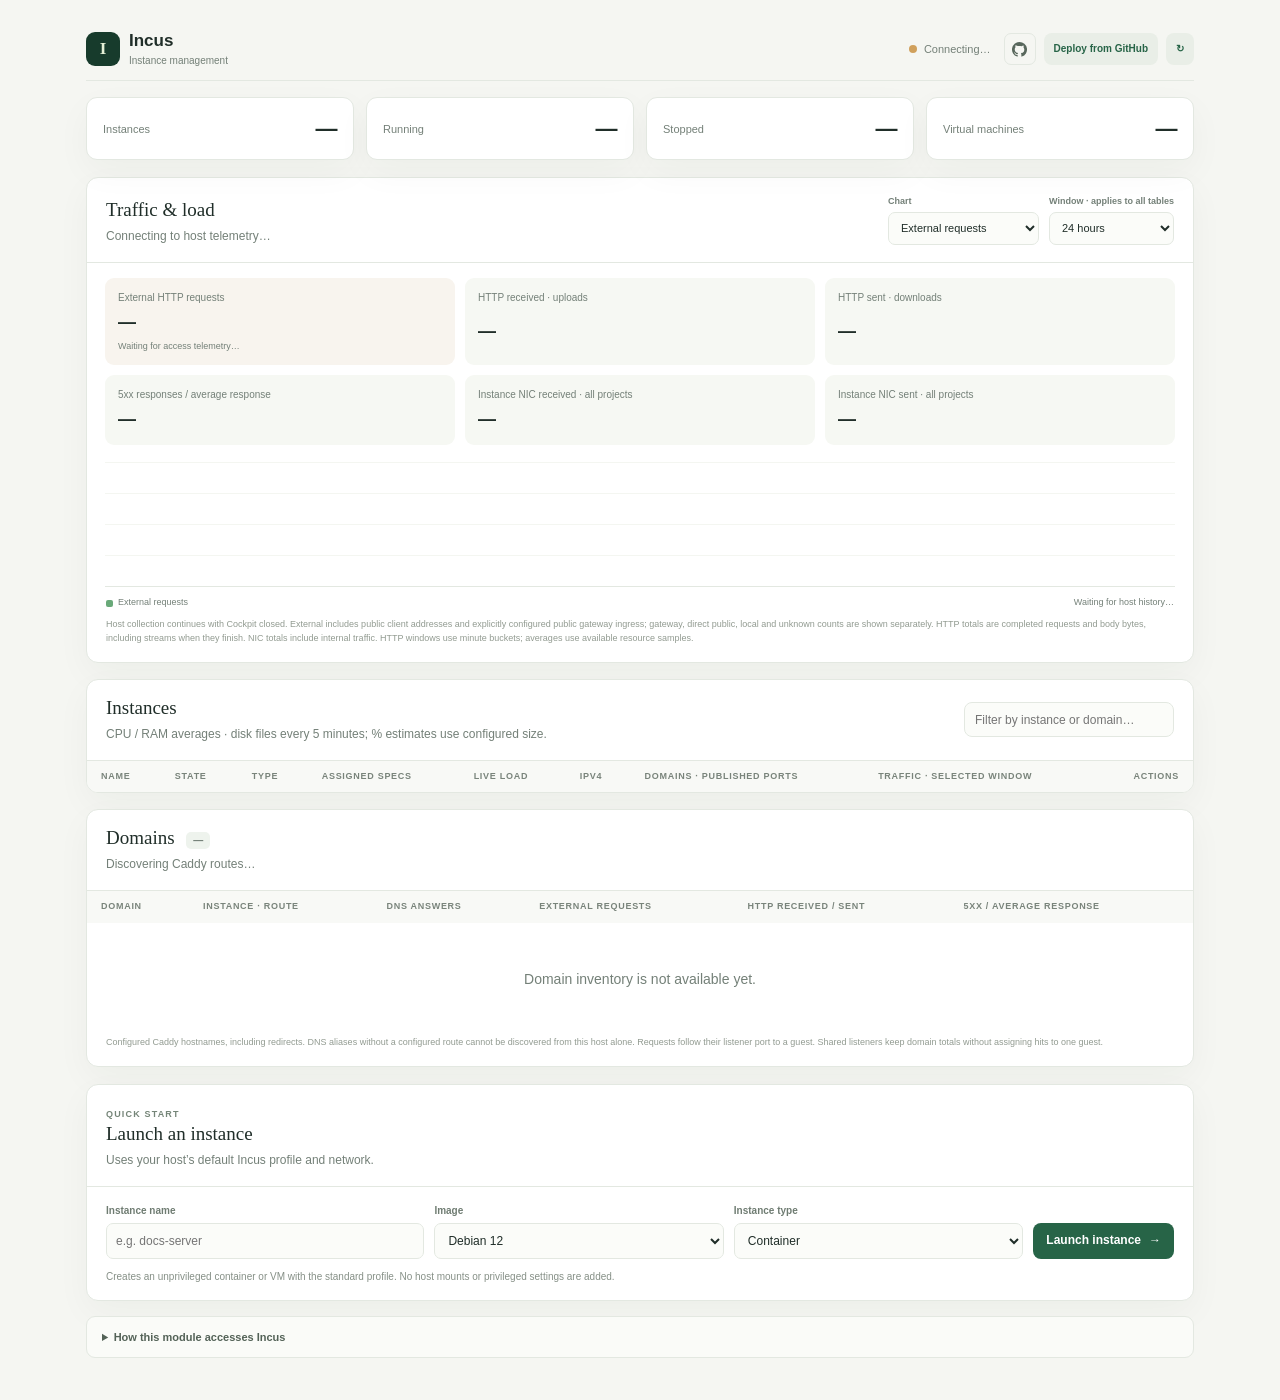
==== commit 4c0e465d: "Add persistent domain inventory and ingress telemetry to Cockpit" ====
--- a/incus/index.html
+++ b/incus/index.html
@@ -22,12 +22,27 @@
       <article class="stat"><span>Virtual machines</span><b id="stat-vms">—</b></article>
     </section>
 
+    <section class="panel telemetry-panel">
+      <div class="panel-heading traffic-heading"><div><h2>Traffic & load</h2><p id="telemetry-status" class="collector-state">Connecting to host telemetry…</p></div><div class="traffic-controls"><label class="range-picker"><span>Chart</span><select id="traffic-view"><option value="requests">External requests</option><option value="http">External HTTP bytes</option><option value="network">Instance network bytes</option></select></label><label class="range-picker"><span>Window · applies to all tables</span><select id="traffic-window"><option value="300000">5 minutes</option><option value="900000">15 minutes</option><option value="1200000">20 minutes</option><option value="3600000">1 hour</option><option value="14400000">4 hours</option><option value="28800000">8 hours</option><option value="86400000" selected>24 hours</option></select></label></div></div>
+      <div class="traffic-summary"><article class="access-stat"><span>External HTTP requests</span><b id="access-count">—</b><small id="access-source">Waiting for access telemetry…</small></article><article><span>HTTP received · uploads</span><b id="http-down">—</b></article><article><span>HTTP sent · downloads</span><b id="http-up">—</b></article><article><span>5xx responses / average response</span><b id="http-errors">—</b></article><article><span>Instance NIC received · all projects</span><b id="traffic-down">—</b></article><article><span>Instance NIC sent · all projects</span><b id="traffic-up">—</b></article></div>
+      <div id="traffic-chart" class="traffic-chart" role="img" aria-label="External requests across selected time window"></div>
+      <div class="traffic-legend"><span><i class="down-dot"></i><span id="legend-down">External requests</span></span><span id="legend-up-wrapper" hidden><i class="up-dot"></i><span id="legend-up">Sent</span></span><span id="traffic-sampled">Waiting for host history…</span></div>
+      <p class="telemetry-note">Host collection continues with Cockpit closed. External includes public client addresses and explicitly configured public gateway ingress; gateway, direct public, local and unknown counts are shown separately. HTTP totals are completed requests and body bytes, including streams when they finish. NIC totals include internal traffic. HTTP windows use minute buckets; averages use available resource samples.</p>
+    </section>
+
     <section class="panel">
-      <div class="panel-heading instance-heading"><div><h2>Instances</h2><p>CPU avg since last poll · RAM avg over 5 minutes · disk files sampled every 5 minutes; % is an estimate against configured size.</p></div><label class="search"><span class="sr-only">Filter instances</span><input id="filter" type="search" placeholder="Filter by name…" autocomplete="off"></label></div>
+      <div class="panel-heading instance-heading"><div><h2>Instances</h2><p><span id="instance-metric-window">CPU / RAM averages</span> · disk files every 5 minutes; % estimates use configured size.</p></div><label class="search"><span class="sr-only">Filter instances and domains</span><input id="filter" type="search" placeholder="Filter by instance or domain…" autocomplete="off"></label></div>
       <div id="notice" class="notice" role="status" hidden></div>
       <div id="empty" class="empty" hidden><span class="empty-mark">◇</span><b>No Incus instances yet</b><p>Launch your first container or virtual machine below.</p></div>
-      <div class="table-scroll"><table><thead><tr><th>Name</th><th>State</th><th>Type</th><th>Assigned specs</th><th>Live load</th><th>IPv4</th><th>Published ports · service URLs</th><th class="actions-head">Actions</th></tr></thead><tbody id="instances"></tbody></table></div>
+      <div class="table-scroll"><table><thead><tr><th>Name</th><th>State</th><th>Type</th><th>Assigned specs</th><th>Live load</th><th>IPv4</th><th>Domains · published ports</th><th>Traffic · selected window</th><th class="actions-head">Actions</th></tr></thead><tbody id="instances"></tbody></table></div>
       <p id="no-match" class="no-match" hidden>No instances match that filter.</p>
+    </section>
+
+    <section class="panel domains-panel">
+      <div class="panel-heading"><div><h2>Domains <small id="domain-count" class="domain-count">—</small></h2><p id="domains-source">Discovering Caddy routes…</p></div></div>
+      <div class="table-scroll"><table class="domains-table"><thead><tr><th>Domain</th><th>Instance · route</th><th>DNS answers</th><th>External requests</th><th>HTTP received / sent</th><th>5xx / average response</th></tr></thead><tbody id="domains"></tbody></table></div>
+      <p id="domains-empty" class="no-match">Domain inventory is not available yet.</p>
+      <p class="telemetry-note">Configured Caddy hostnames, including redirects. DNS aliases without a configured route cannot be discovered from this host alone. Requests follow their listener port to a guest. Shared listeners keep domain totals without assigning hits to one guest.</p>
     </section>
 
     <section class="panel launch-panel">
@@ -39,14 +54,6 @@
         <button id="launch" class="button button-primary" type="submit">Launch instance <span aria-hidden="true">→</span></button>
       </form>
       <p class="form-note">Creates an unprivileged container or VM with the standard profile. No host mounts or privileged settings are added.</p>
-    </section>
-
-    <section class="panel telemetry-panel">
-      <div class="panel-heading traffic-heading"><div><span class="eyebrow">LIVE SAMPLING · REFRESHES EVERY 30 SECONDS</span><h2>Traffic & access</h2><p>Instance network bytes, measured while this page is open. History stays in this browser.</p></div><label class="range-picker"><span>Window</span><select id="traffic-window"><option value="300000">5 minutes</option><option value="900000">15 minutes</option><option value="1200000">20 minutes</option><option value="3600000">1 hour</option><option value="14400000">4 hours</option><option value="28800000">8 hours</option><option value="86400000" selected>24 hours</option></select></label></div>
-      <div class="traffic-summary"><article><span>Received · into instances</span><b id="traffic-down">—</b></article><article><span>Sent · out of instances</span><b id="traffic-up">—</b></article><article class="access-stat"><span>HTTP requests</span><b id="access-count">Not configured</b><small id="access-source">Enable Caddy JSON access logs and map a log source to count requests.</small></article></div>
-      <div id="traffic-chart" class="traffic-chart" role="img" aria-label="Network traffic samples across selected time window"></div>
-      <div class="traffic-legend"><span><i class="down-dot"></i>Received</span><span><i class="up-dot"></i>Sent</span><span id="traffic-sampled">Waiting for first sample…</span></div>
-      <p class="telemetry-note">Counters are per-instance virtual NIC totals. The browser records the difference between samples; an instance reset, closed Incus page, or browser storage clear creates a gap. This is not router-wide or Internet usage.</p>
     </section>
 
     <details class="help"><summary>How this module accesses Incus</summary><p>This page runs inside Cockpit and calls the <code>incus</code> command through Cockpit’s process bridge. Commands run as the signed-in host account. The account needs permission to access Incus; use your normal administrator workflow to grant it. The module does not send host credentials to an external service.</p></details>
--- a/incus/incus.css
+++ b/incus/incus.css
@@ -11,3 +11,8 @@
 
 .specs-cell{min-width:185px;max-width:255px}.spec-value{display:inline-block;margin:0 4px 4px 0;padding:3px 6px;border:1px solid #e6ebe4;border-radius:5px;background:#fafbf9;color:#4c5b50;font-size:9px;white-space:nowrap}.spec-profile{display:block;color:#89938a;font-size:9px}.inspect-specs{padding:14px 18px 10px}.inspect-specs h3,.inspect-runtime-title{margin:0 0 10px;color:#718075;font-size:10px;font-weight:750;letter-spacing:.08em;text-transform:uppercase}.inspect-spec-grid{display:grid;grid-template-columns:minmax(115px,.7fr) 2fr;gap:7px 15px;margin:0}.inspect-spec-grid dt{color:#7a867c;font-size:10px}.inspect-spec-grid dd{min-width:0;margin:0;color:#2b3a30;font-size:11px;overflow-wrap:anywhere}.inspect-runtime-title{margin:10px 18px 0}.inspect-dialog pre{max-height:36vh}
 .title-lockup{gap:9px}.brand-mark{width:34px;height:34px;border-radius:9px;font-size:17px}.title-lockup h1{margin:0;font:600 17px/1.25 Inter,-apple-system,BlinkMacSystemFont,"Segoe UI",sans-serif}.title-lockup small{display:block;margin-top:2px;color:var(--muted);font-size:10px}.topbar{align-items:center;padding-bottom:12px}.topbar-actions{display:flex;align-items:center;gap:8px}.topbar-actions .connection{margin-right:5px}.header-link{display:grid;place-items:center;width:32px;height:32px;border:1px solid var(--line);border-radius:7px;color:#58675c}.header-link svg{width:15px;height:15px;fill:currentColor}.header-link:hover{background:#f0f5ee;color:var(--green)}.stats{margin-top:16px}.live-load-cell{min-width:152px}.load-value{display:block;color:#47574b;font-size:9px;line-height:1.6;white-space:nowrap}.load-value:first-child{font-weight:700;color:#2e6746}.instance-heading p{max-width:650px}.topbar-actions .button{min-height:32px;padding:8px 10px;font-size:10px}@media(max-width:760px){.topbar{align-items:flex-start;gap:12px}.topbar-actions{justify-content:flex-end;flex-wrap:wrap}.topbar-actions .connection{width:100%;justify-content:flex-end}.instance-heading{flex-direction:column}}
+
+/* Host telemetry and configured domain inventory. */
+.traffic-controls{display:flex;align-items:flex-end;gap:10px}.collector-state{font-size:11px}.collector-warning{color:var(--orange)!important}.traffic-summary article small{color:var(--muted);font-size:9px}.traffic-summary article>b{font-size:18px}.traffic-bar.traffic-level-0{height:0;min-height:0}.traffic-legend span:last-child{margin-left:0}.traffic-legend>span:last-child{margin-left:auto}.traffic-legend [hidden]{display:none}.domain-count{margin-left:7px;padding:3px 7px;border-radius:5px;background:var(--soft);color:var(--muted);font:600 10px/1.4 Inter,-apple-system,BlinkMacSystemFont,"Segoe UI",sans-serif}.domain-link,.instance-domain-link{display:block;width:max-content;max-width:240px;color:var(--green);font-size:11px;font-weight:650;text-decoration:none;overflow-wrap:anywhere}.domain-link:hover,.instance-domain-link:hover{text-decoration:underline}.instance-domain-link{margin-bottom:4px;font-size:10px}.domain-detail{display:block;max-width:320px;margin-top:4px;color:var(--muted);font-size:9px;line-height:1.5;overflow-wrap:anywhere}.domain-owner{font-size:10px}.dns-resolved{color:var(--green);font-size:9px}.dns-warning{color:var(--orange);font-size:9px}.metric-number{white-space:nowrap;font-variant-numeric:tabular-nums}.domains-table td{vertical-align:top}.instance-traffic{min-width:165px;font-variant-numeric:tabular-nums}.instance-traffic b,.instance-traffic small{display:block;font-size:9px;white-space:nowrap;line-height:1.7}.instance-traffic b{color:var(--green)}.instance-traffic small{color:var(--muted)}.port-local{background:#f2f3ef;color:var(--muted)}
+@media(max-width:760px){.traffic-controls{width:100%;flex-wrap:wrap}.traffic-controls .range-picker{flex:1}.traffic-controls select{width:100%;min-width:120px}.traffic-summary .access-stat{grid-column:auto}.traffic-summary article>b{font-size:16px}.domains-table{min-width:820px}.traffic-legend>span:last-child{width:100%;margin-left:0}.domain-link,.instance-domain-link{max-width:205px}}
+@media(max-width:420px){.traffic-summary{gap:6px}.traffic-summary article{padding:10px}}
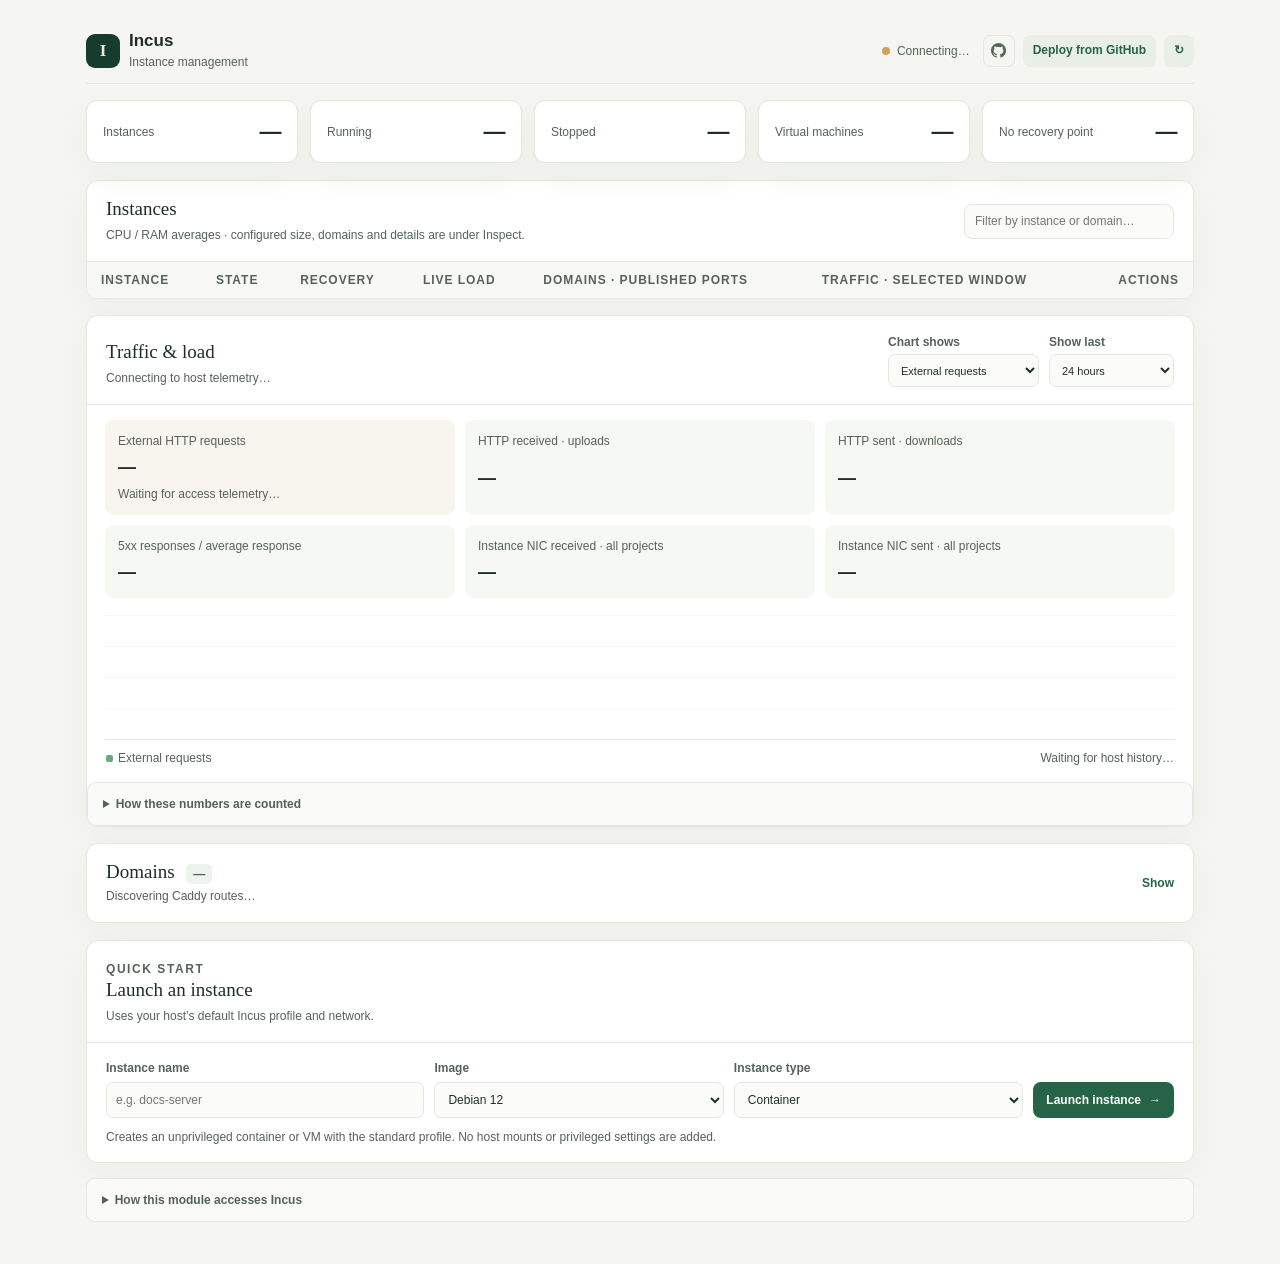
==== commit dab99542: "UI/UX pass: recovery column, dark mode, readable text, typed confirmation, phone layout - Recovery c" ====
--- a/incus/index.html
+++ b/incus/index.html
@@ -2,8 +2,20 @@
 <html lang="en">
 <head>
   <meta charset="utf-8">
+  <meta name="color-scheme" content="light dark">
   <meta name="viewport" content="width=device-width, initial-scale=1">
   <title>Incus</title>
+  <script>
+    // Follow Cockpit's own light/dark choice (shared via localStorage 'shell:style'), else the system setting.
+    (function () {
+      const apply = () => {
+        let style = 'auto'; try { style = localStorage.getItem('shell:style') || 'auto'; } catch (e) {}
+        const dark = style === 'dark' || (style !== 'light' && matchMedia('(prefers-color-scheme: dark)').matches);
+        document.documentElement.dataset.theme = dark ? 'dark' : 'light';
+      };
+      apply(); addEventListener('storage', apply); matchMedia('(prefers-color-scheme: dark)').addEventListener('change', apply);
+    })();
+  </script>
   <link rel="stylesheet" href="incus.css">
   <script src="../base1/cockpit.js"></script>
   <script src="incus.js" defer></script>
@@ -20,30 +32,31 @@
       <article class="stat"><span>Running</span><b id="stat-running">—</b></article>
       <article class="stat"><span>Stopped</span><b id="stat-stopped">—</b></article>
       <article class="stat"><span>Virtual machines</span><b id="stat-vms">—</b></article>
+      <article class="stat" id="stat-unprotected-card"><span title="Instances with no snapshot and no recorded backup">No recovery point</span><b id="stat-unprotected">—</b></article>
+    </section>
+
+    <section class="panel">
+      <div class="panel-heading instance-heading"><div><h2>Instances</h2><p><span id="instance-metric-window">CPU / RAM averages</span> · configured size, domains and details are under Inspect.</p></div><label class="search"><span class="sr-only">Filter instances and domains</span><input id="filter" type="search" placeholder="Filter by instance or domain…" autocomplete="off"></label></div>
+      <div id="notice" class="notice" role="status" hidden></div>
+      <div id="empty" class="empty" hidden><span class="empty-mark">◇</span><b>No Incus instances yet</b><p>Launch your first container or virtual machine below.</p></div>
+      <div class="table-scroll"><table class="instances-table"><thead><tr><th>Instance</th><th>State</th><th>Recovery</th><th>Live load</th><th>Domains · published ports</th><th>Traffic · <span class="th-window">selected window</span></th><th class="actions-head">Actions</th></tr></thead><tbody id="instances"></tbody></table></div>
+      <p id="no-match" class="no-match" hidden>No instances match that filter.</p>
     </section>
 
     <section class="panel telemetry-panel">
-      <div class="panel-heading traffic-heading"><div><h2>Traffic & load</h2><p id="telemetry-status" class="collector-state">Connecting to host telemetry…</p></div><div class="traffic-controls"><label class="range-picker"><span>Chart</span><select id="traffic-view"><option value="requests">External requests</option><option value="http">External HTTP bytes</option><option value="network">Instance network bytes</option></select></label><label class="range-picker"><span>Window · applies to all tables</span><select id="traffic-window"><option value="300000">5 minutes</option><option value="900000">15 minutes</option><option value="1200000">20 minutes</option><option value="3600000">1 hour</option><option value="14400000">4 hours</option><option value="28800000">8 hours</option><option value="86400000" selected>24 hours</option></select></label></div></div>
+      <div class="panel-heading traffic-heading"><div><h2>Traffic & load</h2><p id="telemetry-status" class="collector-state">Connecting to host telemetry…</p></div><div class="traffic-controls"><label class="range-picker"><span>Chart shows</span><select id="traffic-view"><option value="requests">External requests</option><option value="http">External HTTP bytes</option><option value="network">Instance network bytes</option></select></label><label class="range-picker"><span>Show last</span><select id="traffic-window"><option value="300000">5 minutes</option><option value="900000">15 minutes</option><option value="1200000">20 minutes</option><option value="3600000">1 hour</option><option value="14400000">4 hours</option><option value="28800000">8 hours</option><option value="86400000" selected>24 hours</option></select></label></div></div>
       <div class="traffic-summary"><article class="access-stat"><span>External HTTP requests</span><b id="access-count">—</b><small id="access-source">Waiting for access telemetry…</small></article><article><span>HTTP received · uploads</span><b id="http-down">—</b></article><article><span>HTTP sent · downloads</span><b id="http-up">—</b></article><article><span>5xx responses / average response</span><b id="http-errors">—</b></article><article><span>Instance NIC received · all projects</span><b id="traffic-down">—</b></article><article><span>Instance NIC sent · all projects</span><b id="traffic-up">—</b></article></div>
       <div id="traffic-chart" class="traffic-chart" role="img" aria-label="External requests across selected time window"></div>
       <div class="traffic-legend"><span><i class="down-dot"></i><span id="legend-down">External requests</span></span><span id="legend-up-wrapper" hidden><i class="up-dot"></i><span id="legend-up">Sent</span></span><span id="traffic-sampled">Waiting for host history…</span></div>
-      <p class="telemetry-note">Host collection continues with Cockpit closed. External includes public client addresses and explicitly configured public gateway ingress; gateway, direct public, local and unknown counts are shown separately. HTTP totals are completed requests and body bytes, including streams when they finish. NIC totals include internal traffic. HTTP windows use minute buckets; averages use available resource samples.</p>
+      <details class="help"><summary>How these numbers are counted</summary><p>Host collection continues with Cockpit closed. External includes public client addresses and explicitly configured public gateway ingress; gateway, direct public, local and unknown counts are shown separately. HTTP totals are completed requests and body bytes, including streams when they finish. NIC totals include internal traffic. HTTP windows use minute buckets; averages use available resource samples.</p></details>
     </section>
 
-    <section class="panel">
-      <div class="panel-heading instance-heading"><div><h2>Instances</h2><p><span id="instance-metric-window">CPU / RAM averages</span> · disk files every 5 minutes; % estimates use configured size.</p></div><label class="search"><span class="sr-only">Filter instances and domains</span><input id="filter" type="search" placeholder="Filter by instance or domain…" autocomplete="off"></label></div>
-      <div id="notice" class="notice" role="status" hidden></div>
-      <div id="empty" class="empty" hidden><span class="empty-mark">◇</span><b>No Incus instances yet</b><p>Launch your first container or virtual machine below.</p></div>
-      <div class="table-scroll"><table><thead><tr><th>Name</th><th>State</th><th>Type</th><th>Assigned specs</th><th>Live load</th><th>IPv4</th><th>Domains · published ports</th><th>Traffic · selected window</th><th class="actions-head">Actions</th></tr></thead><tbody id="instances"></tbody></table></div>
-      <p id="no-match" class="no-match" hidden>No instances match that filter.</p>
-    </section>
-
-    <section class="panel domains-panel">
-      <div class="panel-heading"><div><h2>Domains <small id="domain-count" class="domain-count">—</small></h2><p id="domains-source">Discovering Caddy routes…</p></div></div>
+    <details class="panel domains-panel">
+      <summary><div><h2>Domains <small id="domain-count" class="domain-count">—</small></h2><p id="domains-source">Discovering Caddy routes…</p></div></summary>
       <div class="table-scroll"><table class="domains-table"><thead><tr><th>Domain</th><th>Instance · route</th><th>DNS answers</th><th>External requests</th><th>HTTP received / sent</th><th>5xx / average response</th></tr></thead><tbody id="domains"></tbody></table></div>
       <p id="domains-empty" class="no-match">Domain inventory is not available yet.</p>
-      <p class="telemetry-note">Configured Caddy hostnames, including redirects. DNS aliases without a configured route cannot be discovered from this host alone. Requests follow their listener port to a guest. Shared listeners keep domain totals without assigning hits to one guest.</p>
-    </section>
+      <p class="section-note">Configured Caddy hostnames, including redirects. DNS aliases without a configured route cannot be discovered from this host alone. Shared listeners keep domain totals without assigning hits to one guest.</p>
+    </details>
 
     <section class="panel launch-panel">
       <div class="panel-heading"><div><span class="eyebrow">QUICK START</span><h2>Launch an instance</h2><p>Uses your host’s default Incus profile and network.</p></div></div>
@@ -58,6 +71,17 @@
 
     <details class="help"><summary>How this module accesses Incus</summary><p>This page runs inside Cockpit and calls the <code>incus</code> command through Cockpit’s process bridge. Commands run as the signed-in host account. The account needs permission to access Incus; use your normal administrator workflow to grant it. The module does not send host credentials to an external service.</p></details>
   </main>
+
+
+  <dialog id="confirm-dialog" class="confirm-dialog" aria-labelledby="confirm-title">
+    <form id="confirm-form" method="dialog">
+      <h2 id="confirm-title">Confirm</h2>
+      <p id="confirm-body"></p>
+      <ul id="confirm-list" hidden></ul>
+      <label id="confirm-type" hidden><span>Type <b id="confirm-name"></b> to confirm</span><input id="confirm-input" autocomplete="off" spellcheck="false"></label>
+      <div class="dialog-actions"><button type="button" id="confirm-cancel" class="button button-quiet">Cancel</button><button type="submit" id="confirm-ok" class="button button-primary">Confirm</button></div>
+    </form>
+  </dialog>
 
   <dialog id="deploy-dialog" class="deploy-dialog">
     <form id="deploy-form" method="dialog">
--- a/incus/incus.css
+++ b/incus/incus.css
@@ -1,18 +1,83 @@
-:root{color-scheme:light;--ink:#202e29;--muted:#748078;--green:#276447;--deep:#173b2c;--paper:#f5f6f2;--card:#fff;--line:#e3e8e1;--soft:#eef3ed;--orange:#b9763b;--red:#a43b35;--shadow:0 12px 35px #1f39240a}*{box-sizing:border-box}body{margin:0;background:var(--paper);color:var(--ink);font:14px/1.5 Inter,-apple-system,BlinkMacSystemFont,"Segoe UI",sans-serif}.page{max-width:1180px;margin:auto;padding:30px 36px 42px}.topbar{display:flex;justify-content:space-between;align-items:center;padding-bottom:21px;border-bottom:1px solid var(--line)}.title-lockup{display:flex;align-items:center;gap:13px}.brand-mark{display:grid;place-items:center;width:42px;height:42px;border-radius:13px;background:var(--deep);color:#e4f0d6;font:600 20px Georgia,serif}.eyebrow{margin:0;color:#758578;font-size:9px;font-weight:800;letter-spacing:.13em}.title-lockup h1{margin:0;font:500 26px/1.15 Georgia,serif}.button{display:inline-flex;align-items:center;justify-content:center;gap:8px;border:0;border-radius:8px;padding:10px 13px;font:650 12px/1.2 Inter,-apple-system,BlinkMacSystemFont,"Segoe UI",sans-serif;cursor:pointer;transition:background .15s,transform .15s}.button:hover{transform:translateY(-1px)}.button-quiet{background:#e9eee7;color:var(--green)}.button-quiet:hover{background:#dfe8dc}.button-primary{background:var(--green);color:white}.button-primary:hover{background:#1f573c}.button:disabled{opacity:.55;cursor:wait;transform:none}.intro-row{display:flex;align-items:flex-end;justify-content:space-between;gap:15px;padding:31px 0 19px}.intro-row h2{margin:0;font:500 28px/1.2 Georgia,serif;letter-spacing:-.5px}.intro-row p,.panel-heading p{margin:6px 0 0;color:var(--muted);font-size:12px}.connection{display:flex;align-items:center;gap:7px;color:var(--muted);font-size:11px}.connection i{width:8px;height:8px;border-radius:50%;background:#d0a05c}.connection.is-online i{background:#48a374;box-shadow:0 0 0 3px #48a37422}.connection.is-error i{background:#c3695e}.stats{display:grid;grid-template-columns:repeat(4,1fr);gap:12px;margin-bottom:17px}.stat{display:flex;justify-content:space-between;align-items:center;padding:14px 16px;border:1px solid var(--line);border-radius:11px;background:var(--card);box-shadow:var(--shadow)}.stat span{color:var(--muted);font-size:11px}.stat b{font-size:22px;font-weight:600;letter-spacing:-.5px}.panel{margin-top:16px;overflow:hidden;border:1px solid var(--line);border-radius:12px;background:var(--card);box-shadow:var(--shadow)}.panel-heading{display:flex;align-items:center;justify-content:space-between;gap:18px;padding:17px 19px;border-bottom:1px solid var(--line)}.panel-heading h2{margin:0;font:500 19px Georgia,serif}.search input{width:210px;height:35px;padding:7px 10px;border:1px solid var(--line);border-radius:8px;background:#fbfcf9;color:var(--ink);font:12px/1.3 Inter,-apple-system,BlinkMacSystemFont,"Segoe UI",sans-serif}.search input:focus,.launch-form input:focus,.launch-form select:focus{outline:2px solid #b7d4bb;outline-offset:1px}.table-scroll{overflow:auto}table{width:100%;border-collapse:collapse;text-align:left}th{padding:9px 14px;background:#f8f9f6;color:#79847b;font-size:9px;font-weight:750;letter-spacing:.08em;text-transform:uppercase}td{padding:11px 14px;border-top:1px solid #edf0eb;font-size:11px}tbody tr:hover{background:#fbfcf9}.instance-name{font-weight:700}.instance-sub{display:block;margin-top:2px;color:#89938a;font-size:9px}.state{display:inline-flex;align-items:center;gap:6px;color:var(--muted);font-size:10px}.state:before{content:"";width:7px;height:7px;border-radius:50%;background:#c4c8c2}.state-running{color:#34774f}.state-running:before{background:#51a272}.state-stopped:before{background:#c5c8c3}.state-error{color:var(--red)}.state-error:before{background:#bd665c}.type-pill{display:inline-block;padding:4px 7px;border-radius:6px;background:#f0f2ed;color:#67736a;font-size:9px}.ip{font-family:ui-monospace,SFMono-Regular,Menlo,monospace;color:#65746a;font-size:10px}.actions-head{text-align:right}.row-actions{display:flex;justify-content:flex-end;gap:5px}.action{border:1px solid var(--line);border-radius:6px;padding:5px 8px;background:#fff;color:#526157;font:600 9px/1.3 Inter,-apple-system,BlinkMacSystemFont,"Segoe UI",sans-serif;cursor:pointer}.action:hover{border-color:#bed0be;background:#f3f7f1;color:var(--green)}.action-danger:hover{border-color:#e3c7c3;background:#fff8f7;color:var(--red)}.empty,.no-match{padding:32px 15px;text-align:center;color:var(--muted)}.empty{display:grid;justify-items:center;gap:4px}.empty[hidden],.no-match[hidden],.notice[hidden]{display:none}.empty b{color:var(--ink);font-size:13px}.empty p{margin:0;font-size:11px}.empty-mark{display:grid;place-items:center;width:39px;height:39px;margin-bottom:5px;border-radius:12px;background:var(--soft);color:var(--green);font-size:19px}.notice{margin:14px 18px;padding:10px 12px;border-left:3px solid #d2a06f;border-radius:0 7px 7px 0;background:#fff8ed;color:#765638;font-size:11px}.notice.is-error{border-color:#c87769;background:#fff5f4;color:#8d433a}.launch-panel{margin-top:17px}.launch-panel>.panel-heading{justify-content:flex-start}.launch-form{display:grid;grid-template-columns:1.1fr 1fr 1fr auto;align-items:end;gap:10px;padding:16px 19px 0}.launch-form label{display:grid;gap:5px;color:#6f7c72;font-size:10px;font-weight:650}.launch-form input,.launch-form select{width:100%;height:36px;padding:7px 9px;border:1px solid var(--line);border-radius:7px;background:#fbfcf9;color:var(--ink);font:12px/1.3 Inter,-apple-system,BlinkMacSystemFont,"Segoe UI",sans-serif}.launch-form .button{height:36px;white-space:nowrap}.form-note{margin:10px 19px 16px;color:#869087;font-size:10px}.help{margin-top:15px;padding:12px 15px;border:1px solid var(--line);border-radius:9px;background:#fafbf8;color:var(--muted);font-size:11px}.help summary{color:#536257;font-weight:650;cursor:pointer}.help p{margin:9px 0 0;line-height:1.65}.help code{color:var(--green)}footer{padding-top:17px;color:#98a097;font-size:10px}footer span{padding:0 4px}.inspect-dialog{width:min(760px,calc(100% - 32px));max-height:80vh;padding:0;border:1px solid var(--line);border-radius:12px;background:#fff;box-shadow:0 20px 70px #101c17aa}.inspect-dialog::backdrop{background:#14251db3;backdrop-filter:blur(2px)}.dialog-head{display:flex;align-items:center;justify-content:space-between;padding:15px 18px;border-bottom:1px solid var(--line)}.dialog-head h2{margin:3px 0 0;font:500 18px Georgia,serif}.dialog-close{width:30px;height:30px;border:0;border-radius:7px;background:#eff2ed;color:#66746a;font-size:19px;cursor:pointer}.inspect-dialog pre{overflow:auto;max-height:62vh;margin:0;padding:17px;background:#f8f9f6;color:#34483b;font:10px/1.6 ui-monospace,SFMono-Regular,Menlo,monospace;white-space:pre-wrap;word-break:break-word}.sr-only{position:absolute;width:1px;height:1px;padding:0;margin:-1px;overflow:hidden;clip:rect(0,0,0,0);white-space:nowrap;border:0}@media(max-width:760px){.page{padding:20px 16px 32px}.intro-row{align-items:flex-start;flex-direction:column;padding:24px 0 14px}.stats{grid-template-columns:repeat(2,1fr)}.panel-heading{align-items:flex-start;flex-direction:column}.instance-heading{display:flex}.search,.search input{width:100%}.launch-form{grid-template-columns:1fr 1fr}.launch-form .button{grid-column:1/-1}.actions-head{min-width:200px}.row-actions{min-width:190px}}@media(max-width:420px){.launch-form{grid-template-columns:1fr}.launch-form .button{grid-column:auto}.stat{padding:11px}.stat b{font-size:19px}}
+:root{color-scheme:light;--ink:#202e29;--muted:#566259;--green:#276447;--deep:#173b2c;--paper:#f5f6f2;--card:#fff;--line:#e3e8e1;--soft:#eef3ed;--orange:#b9763b;--red:#a43b35;--shadow:0 12px 35px #1f39240a;--focus:#276447;--green-text:#276447}
+/* Light values keep the original look exactly; dark values are derived by inverting lightness. */
+:root{--h-182720:#182720;--h-18392e:#18392e;--h-1f573c:#1f573c;--h-244333:#244333;--h-2b3a30:#2b3a30;--h-2c6845:#2c6845;--h-2e6746:#2e6746;--h-2f6547:#2f6547;--h-34483b:#34483b;--h-34774f:#34774f;--h-385f3b:#385f3b;--h-41754b:#41754b;--h-47574b:#47574b;--h-48a374:#48a374;--h-4c5b50:#4c5b50;--h-4d7153:#4d7153;--h-51a272:#51a272;--h-526157:#526157;--h-536257:#536257;--h-566259:#566259;--h-58675c:#58675c;--h-587059:#587059;--h-5e6b61:#5e6b61;--h-69a979:#69a979;--h-6d9c70:#6d9c70;--h-765638:#765638;--h-8d433a:#8d433a;--h-90aa72:#90aa72;--h-91463c:#91463c;--h-a14b40:#a14b40;--h-afd0a9:#afd0a9;--h-b7d4bb:#b7d4bb;--h-bd665c:#bd665c;--h-bed0be:#bed0be;--h-c3695e:#c3695e;--h-c4c8c2:#c4c8c2;--h-c5c8c3:#c5c8c3;--h-c87769:#c87769;--h-d0a05c:#d0a05c;--h-d2a06f:#d2a06f;--h-dfe8dc:#dfe8dc;--h-e2edcc:#e2edcc;--h-e3c7c3:#e3c7c3;--h-e4efdc:#e4efdc;--h-e4f0d6:#e4f0d6;--h-e6ebe4:#e6ebe4;--h-e9eee7:#e9eee7;--h-edf0eb:#edf0eb;--h-edf4e8:#edf4e8;--h-eff2ed:#eff2ed;--h-f0f2ed:#f0f2ed;--h-f0f5e2:#f0f5e2;--h-f0f5ee:#f0f5ee;--h-f0f6ed:#f0f6ed;--h-f2f3ef:#f2f3ef;--h-f2f5ef:#f2f5ef;--h-f3f7f1:#f3f7f1;--h-f4f6f1:#f4f6f1;--h-f5f6ef:#f5f6ef;--h-f6f8f3:#f6f8f3;--h-f8f4ee:#f8f4ee;--h-f8f9f6:#f8f9f6;--h-fafbf8:#fafbf8;--h-fafbf9:#fafbf9;--h-fbfcf9:#fbfcf9;--h-fff2ef:#fff2ef;--h-fff5f4:#fff5f4;--h-fff8ed:#fff8ed;--h-fff8f7:#fff8f7;}
+:root[data-theme=dark]{color-scheme:dark;--ink:#e4ebe6;--muted:#a9b6ad;--green:#2e7a52;--green-text:#7ccd9c;--deep:#0e241b;--paper:#111714;--card:#19211c;--line:#2b362f;--soft:#222d26;--orange:#d9985c;--red:#e38a82;--shadow:0 12px 35px #00000040;--focus:#8fd0a8;--h-182720:#dae5e0;--h-18392e:#c9e4db;--h-1f573c:#aedac5;--h-244333:#bfd8cb;--h-2b3a30:#c6d3cb;--h-2c6845:#9dcdb1;--h-2e6746:#9ecbb1;--h-2f6547:#9fcbb3;--h-34483b:#b9c9bf;--h-34774f:#8fc4a4;--h-385f3b:#a4c3a6;--h-41754b:#8fb997;--h-47574b:#aab6ad;--h-48a374:#65ae88;--h-4c5b50:#a6b2a9;--h-4d7153:#92ae96;--h-51a272:#65a680;--h-526157:#a0aba4;--h-536257:#9eaaa2;--h-566259:#9ea8a1;--h-58675c:#9aa69d;--h-587059:#91a592;--h-5e6b61:#95a098;--h-69a979:#5c9069;--h-6d9c70:#688d6a;--h-765638:#c1a78f;--h-8d433a:#bd827a;--h-90aa72:#73875b;--h-91463c:#ba7e76;--h-a14b40:#b57168;--h-afd0a9:#385233;--h-b7d4bb:#2e4531;--h-bd665c:#99544c;--h-bed0be:#313f31;--h-c3695e:#974f46;--h-c4c8c2:#393c38;--h-c5c8c3:#393c38;--h-c87769:#8c4c41;--h-d0a05c:#97713b;--h-d2a06f:#865e37;--h-dfe8dc:#1b2218;--h-e2edcc:#273015;--h-e3c7c3:#39221f;--h-e4efdc:#182112;--h-e4f0d6:#1d2612;--h-e6ebe4:#161a15;--h-e9eee7:#131712;--h-edf0eb:#111410;--h-edf4e8:#11170d;--h-eff2ed:#111410;--h-f0f2ed:#121410;--h-f0f5e2:#171b0c;--h-f0f5ee:#10160e;--h-f0f6ed:#10170d;--h-f2f3ef:#131410;--h-f2f5ef:#12150f;--h-f3f7f1:#11160e;--h-f4f6f1:#12150f;--h-f5f6ef:#15160e;--h-f6f8f3:#13160e;--h-f8f4ee:#18130c;--h-f8f9f6:#13150f;--h-fafbf8:#13160e;--h-fafbf9:#12150f;--h-fbfcf9:#13170d;--h-fff2ef:#200904;--h-fff5f4:#200604;--h-fff8ed:#201504;--h-fff8f7:#200704;}
+*{box-sizing:border-box}body{margin:0;background:var(--paper);color:var(--ink);font:14px/1.5 Inter,-apple-system,BlinkMacSystemFont,"Segoe UI",sans-serif}.page{max-width:1180px;margin:auto;padding:30px 36px 42px}.topbar{display:flex;justify-content:space-between;align-items:center;padding-bottom:21px;border-bottom:1px solid var(--line)}.title-lockup{display:flex;align-items:center;gap:13px}.brand-mark{display:grid;place-items:center;width:42px;height:42px;border-radius:13px;background:var(--deep);color:var(--h-e4f0d6);font:600 20px Georgia,serif}.eyebrow{margin:0;color:var(--h-566259);font-size:12px;font-weight:800;letter-spacing:.13em}.title-lockup h1{margin:0;font:500 26px/1.15 Georgia,serif}.button{display:inline-flex;align-items:center;justify-content:center;gap:8px;border:0;border-radius:8px;padding:10px 13px;font:650 12px/1.2 Inter,-apple-system,BlinkMacSystemFont,"Segoe UI",sans-serif;cursor:pointer;transition:background .15s,transform .15s}.button:hover{transform:translateY(-1px)}.button-quiet{background:var(--h-e9eee7);color:var(--green-text)}.button-quiet:hover{background:var(--h-dfe8dc)}.button-primary{background:var(--green);color:white}.button-primary:hover{background:var(--h-1f573c)}.button:disabled{opacity:.55;cursor:wait;transform:none}.intro-row{display:flex;align-items:flex-end;justify-content:space-between;gap:15px;padding:31px 0 19px}.intro-row h2{margin:0;font:500 28px/1.2 Georgia,serif;letter-spacing:-.5px}.intro-row p,.panel-heading p{margin:6px 0 0;color:var(--muted);font-size:12px}.connection{display:flex;align-items:center;gap:7px;color:var(--muted);font-size:12px}.connection i{width:8px;height:8px;border-radius:50%;background:var(--h-d0a05c)}.connection.is-online i{background:var(--h-48a374);box-shadow:0 0 0 3px #48a37422}.connection.is-error i{background:var(--h-c3695e)}.stats{display:grid;grid-template-columns:repeat(4,1fr);gap:12px;margin-bottom:17px}.stat{display:flex;justify-content:space-between;align-items:center;padding:14px 16px;border:1px solid var(--line);border-radius:11px;background:var(--card);box-shadow:var(--shadow)}.stat span{color:var(--muted);font-size:12px}.stat b{font-size:22px;font-weight:600;letter-spacing:-.5px}.panel{margin-top:16px;overflow:hidden;border:1px solid var(--line);border-radius:12px;background:var(--card);box-shadow:var(--shadow)}.panel-heading{display:flex;align-items:center;justify-content:space-between;gap:18px;padding:17px 19px;border-bottom:1px solid var(--line)}.panel-heading h2{margin:0;font:500 19px Georgia,serif}.search input{width:210px;height:35px;padding:7px 10px;border:1px solid var(--line);border-radius:8px;background:var(--h-fbfcf9);color:var(--ink);font:12px/1.3 Inter,-apple-system,BlinkMacSystemFont,"Segoe UI",sans-serif}.search input:focus,.launch-form input:focus,.launch-form select:focus{outline:2px solid var(--h-b7d4bb);outline-offset:1px}.table-scroll{overflow:auto}table{width:100%;border-collapse:collapse;text-align:left}th{padding:9px 14px;background:var(--h-f8f9f6);color:var(--h-566259);font-size:12px;font-weight:750;letter-spacing:.08em;text-transform:uppercase}td{padding:11px 14px;border-top:1px solid var(--h-edf0eb);font-size:12px}tbody tr:hover{background:var(--h-fbfcf9)}.instance-name{font-weight:700}.instance-sub{display:block;margin-top:2px;color:var(--h-566259);font-size:12px}.state{display:inline-flex;align-items:center;gap:6px;color:var(--muted);font-size:12px}.state:before{content:"";width:7px;height:7px;border-radius:50%;background:var(--h-c4c8c2)}.state-running{color:var(--h-34774f)}.state-running:before{background:var(--h-51a272)}.state-stopped:before{background:var(--h-c5c8c3)}.state-error{color:var(--red)}.state-error:before{background:var(--h-bd665c)}.type-pill{display:inline-block;padding:4px 7px;border-radius:6px;background:var(--h-f0f2ed);color:var(--h-566259);font-size:12px}.ip{font-family:ui-monospace,SFMono-Regular,Menlo,monospace;color:var(--h-566259);font-size:12px}.actions-head{text-align:right}.row-actions{display:flex;justify-content:flex-end;gap:5px}.action{border:1px solid var(--line);border-radius:6px;padding:5px 8px;background:var(--card);color:var(--h-526157);font:600 12px/1.3 Inter,-apple-system,BlinkMacSystemFont,"Segoe UI",sans-serif;cursor:pointer}.action:hover{border-color:var(--h-bed0be);background:var(--h-f3f7f1);color:var(--green-text)}.action-danger:hover{border-color:var(--h-e3c7c3);background:var(--h-fff8f7);color:var(--red)}.empty,.no-match{padding:32px 15px;text-align:center;color:var(--muted)}.empty{display:grid;justify-items:center;gap:4px}.empty[hidden],.no-match[hidden],.notice[hidden]{display:none}.empty b{color:var(--ink);font-size:13px}.empty p{margin:0;font-size:12px}.empty-mark{display:grid;place-items:center;width:39px;height:39px;margin-bottom:5px;border-radius:12px;background:var(--soft);color:var(--green-text);font-size:19px}.notice{margin:14px 18px;padding:10px 12px;border-left:3px solid var(--h-d2a06f);border-radius:0 7px 7px 0;background:var(--h-fff8ed);color:var(--h-765638);font-size:12px}.notice.is-error{border-color:var(--h-c87769);background:var(--h-fff5f4);color:var(--h-8d433a)}.launch-panel{margin-top:17px}.launch-panel>.panel-heading{justify-content:flex-start}.launch-form{display:grid;grid-template-columns:1.1fr 1fr 1fr auto;align-items:end;gap:10px;padding:16px 19px 0}.launch-form label{display:grid;gap:5px;color:var(--h-566259);font-size:12px;font-weight:650}.launch-form input,.launch-form select{width:100%;height:36px;padding:7px 9px;border:1px solid var(--line);border-radius:7px;background:var(--h-fbfcf9);color:var(--ink);font:12px/1.3 Inter,-apple-system,BlinkMacSystemFont,"Segoe UI",sans-serif}.launch-form .button{height:36px;white-space:nowrap}.form-note{margin:10px 19px 16px;color:var(--h-566259);font-size:12px}.help{margin-top:15px;padding:12px 15px;border:1px solid var(--line);border-radius:9px;background:var(--h-fafbf8);color:var(--muted);font-size:12px}.help summary{color:var(--h-536257);font-weight:650;cursor:pointer}.help p{margin:9px 0 0;line-height:1.65}.help code{color:var(--green-text)}footer{padding-top:17px;color:var(--h-566259);font-size:12px}footer span{padding:0 4px}.inspect-dialog{width:min(760px,calc(100% - 32px));max-height:80vh;padding:0;border:1px solid var(--line);border-radius:12px;background:var(--card);box-shadow:0 20px 70px #101c17aa}.inspect-dialog::backdrop{background:#14251db3;backdrop-filter:blur(2px)}.dialog-head{display:flex;align-items:center;justify-content:space-between;padding:15px 18px;border-bottom:1px solid var(--line)}.dialog-head h2{margin:3px 0 0;font:500 18px Georgia,serif}.dialog-close{width:30px;height:30px;border:0;border-radius:7px;background:var(--h-eff2ed);color:var(--h-566259);font-size:19px;cursor:pointer}.inspect-dialog pre{overflow:auto;max-height:62vh;margin:0;padding:17px;background:var(--h-f8f9f6);color:var(--h-34483b);font:10px/1.6 ui-monospace,SFMono-Regular,Menlo,monospace;white-space:pre-wrap;word-break:break-word}.sr-only{position:absolute;width:1px;height:1px;padding:0;margin:-1px;overflow:hidden;clip:rect(0,0,0,0);white-space:nowrap;border:0}@media(max-width:760px){.page{padding:20px 16px 32px}.intro-row{align-items:flex-start;flex-direction:column;padding:24px 0 14px}.stats{grid-template-columns:repeat(2,1fr)}.panel-heading{align-items:flex-start;flex-direction:column}.instance-heading{display:flex}.search,.search input{width:100%}.launch-form{grid-template-columns:1fr 1fr}.launch-form .button{grid-column:1/-1}.actions-head{min-width:200px}.row-actions{min-width:190px}}@media(max-width:420px){.launch-form{grid-template-columns:1fr}.launch-form .button{grid-column:auto}.stat{padding:11px}.stat b{font-size:19px}}
 
 /* Deployment, service maps, and 24-hour traffic sampler */
-.deploy-panel{margin-top:18px;background:linear-gradient(115deg,#18392e,#2f6547);color:#f5f6ef}.deploy-hero{display:flex;align-items:center;justify-content:space-between;gap:20px;padding:19px 22px}.deploy-hero .eyebrow{color:#afd0a9}.deploy-hero h2{margin:5px 0;font:500 21px/1.25 Georgia,serif}.deploy-hero p{max-width:690px;margin:0;color:#d2dfd1;font-size:11px}.button-deploy svg{width:15px;height:15px;fill:currentColor}.button-deploy{flex:none;background:#e2edcc;color:#244333}.button-deploy:hover{background:#f0f5e2}.instance-group{display:block;width:max-content;max-width:190px;margin-top:5px;padding:3px 6px;overflow:hidden;border-radius:5px;background:#edf4e8;color:#4d7153;font-size:9px;text-overflow:ellipsis;white-space:nowrap}.ports-cell{min-width:150px}.port-link{display:inline-block;margin:0 4px 3px 0;padding:3px 6px;border-radius:5px;background:#edf4e8;color:#2c6845;font:650 9px/1.4 ui-monospace,SFMono-Regular,Menlo,monospace;text-decoration:none}.port-link:hover{text-decoration:underline}.port-url{display:block;max-width:200px;overflow:hidden;color:#859087;font-size:8px;text-overflow:ellipsis;white-space:nowrap}.no-ports{color:#a0a69f}.traffic-heading{align-items:flex-end}.range-picker{display:grid;gap:3px;color:var(--muted);font-size:9px;font-weight:650}.range-picker select{min-width:125px;height:33px;padding:5px 8px;border:1px solid var(--line);border-radius:7px;background:#fbfcf9;color:var(--ink);font:11px/1.3 Inter,-apple-system,BlinkMacSystemFont,"Segoe UI",sans-serif}.traffic-summary{display:grid;grid-template-columns:repeat(3,1fr);gap:10px;padding:15px 18px 0}.traffic-summary article{display:grid;gap:4px;min-width:0;padding:12px 13px;border-radius:9px;background:#f6f8f3}.traffic-summary article>span{color:var(--muted);font-size:10px}.traffic-summary article>b{font-size:20px;font-weight:600;letter-spacing:-.4px}.traffic-summary .access-stat{background:#f8f4ee}.access-stat small{color:#958575;font-size:9px;line-height:1.5}.traffic-chart{display:flex;align-items:flex-end;gap:3px;height:125px;margin:17px 18px 0;padding:12px 10px 0;border-bottom:1px solid var(--line);background:repeating-linear-gradient(to bottom,#f4f6f1 0,#f4f6f1 1px,transparent 1px,transparent 31px)}.traffic-bar-pair{display:flex;align-items:flex-end;justify-content:center;gap:1px;flex:1;height:100%;min-width:2px}.traffic-bar{display:block;width:45%;min-height:2px;border-radius:2px 2px 0 0}.traffic-bar-down{background:#69a979}.traffic-bar-up{background:#90aa72}.traffic-legend{display:flex;align-items:center;gap:13px;flex-wrap:wrap;padding:9px 19px 0;color:var(--muted);font-size:9px}.traffic-legend span{display:inline-flex;align-items:center;gap:5px}.traffic-legend span:last-child{margin-left:auto}.traffic-legend i{width:7px;height:7px;border-radius:2px}.down-dot{background:#69a979}.up-dot{background:#90aa72}.telemetry-note{margin:8px 19px 16px;color:#929b91;font-size:9px;line-height:1.55}.deploy-dialog{width:min(680px,calc(100% - 24px));max-height:90vh;padding:0;overflow:auto;border:1px solid var(--line);border-radius:13px;background:#fff;box-shadow:0 20px 70px #101c17aa}.deploy-dialog::backdrop{background:#14251db3;backdrop-filter:blur(2px)}.deploy-dialog form{margin:0}.deploy-dialog .dialog-head{position:sticky;top:0;z-index:1;background:#fff}.deploy-dialog .dialog-head h2{font:500 20px Georgia,serif}.deploy-body{display:grid;gap:12px;padding:16px 19px}.deploy-body label{display:grid;gap:5px;color:#67756a;font-size:10px;font-weight:700}.deploy-body label small{font-size:9px;font-weight:450}.deploy-body input:not([type=checkbox]),.deploy-body select{width:100%;height:36px;padding:7px 9px;border:1px solid var(--line);border-radius:7px;background:#fbfcf9;color:var(--ink);font:12px/1.3 Inter,-apple-system,BlinkMacSystemFont,"Segoe UI",sans-serif}.deploy-fields{display:grid;grid-template-columns:1fr 1fr;gap:10px}.url-preview{display:grid;gap:3px;padding:10px 11px;border-left:3px solid #6d9c70;border-radius:0 7px 7px 0;background:#f0f6ed;color:#587059;font-size:9px;line-height:1.5}.url-preview b{color:#385f3b;font-size:10px}.acknowledge{display:flex!important;align-items:flex-start;gap:8px!important;color:#5e6b61!important;line-height:1.5}.acknowledge input{flex:none;margin:1px 0 0;accent-color:var(--green)}.deploy-plan{overflow:hidden;border:1px solid var(--line);border-radius:8px}.plan-head{display:flex;align-items:center;justify-content:space-between;padding:8px 10px;background:#f2f5ef;font-size:10px}.deploy-plan pre{max-height:240px;overflow:auto;margin:0;padding:11px;background:#182720;color:#e4efdc;font:9px/1.55 ui-monospace,SFMono-Regular,Menlo,monospace;white-space:pre-wrap;word-break:break-word}.deploy-error{padding:9px 10px;border-radius:7px;background:#fff2ef;color:#91463c;font-size:10px}.deploy-error[hidden]{display:none}.dialog-actions{position:sticky;bottom:0;display:flex;justify-content:flex-end;gap:8px;padding:11px 18px;border-top:1px solid var(--line);background:#fff}.dialog-actions .button{font:650 11px/1.2 Inter,-apple-system,BlinkMacSystemFont,"Segoe UI",sans-serif}footer a{color:#728578;text-decoration:none}footer a:hover{text-decoration:underline}
+.deploy-panel{margin-top:18px;background:linear-gradient(115deg,var(--h-18392e),var(--h-2f6547));color:var(--h-f5f6ef)}.deploy-hero{display:flex;align-items:center;justify-content:space-between;gap:20px;padding:19px 22px}.deploy-hero .eyebrow{color:var(--h-afd0a9)}.deploy-hero h2{margin:5px 0;font:500 21px/1.25 Georgia,serif}.deploy-hero p{max-width:690px;margin:0;color:var(--h-566259);font-size:12px}.button-deploy svg{width:15px;height:15px;fill:currentColor}.button-deploy{flex:none;background:var(--h-e2edcc);color:var(--h-244333)}.button-deploy:hover{background:var(--h-f0f5e2)}.instance-group{display:block;width:max-content;max-width:190px;margin-top:5px;padding:3px 6px;overflow:hidden;border-radius:5px;background:var(--h-edf4e8);color:var(--h-4d7153);font-size:12px;text-overflow:ellipsis;white-space:nowrap}.ports-cell{min-width:150px}.port-link{display:inline-block;margin:0 4px 3px 0;padding:3px 6px;border-radius:5px;background:var(--h-edf4e8);color:var(--h-2c6845);font:650 12px/1.4 ui-monospace,SFMono-Regular,Menlo,monospace;text-decoration:none}.port-link:hover{text-decoration:underline}.port-url{display:block;max-width:200px;overflow:hidden;color:var(--h-566259);font-size:8px;text-overflow:ellipsis;white-space:nowrap}.no-ports{color:var(--h-566259)}.traffic-heading{align-items:flex-end}.range-picker{display:grid;gap:3px;color:var(--muted);font-size:12px;font-weight:650}.range-picker select{min-width:125px;height:33px;padding:5px 8px;border:1px solid var(--line);border-radius:7px;background:var(--h-fbfcf9);color:var(--ink);font:11px/1.3 Inter,-apple-system,BlinkMacSystemFont,"Segoe UI",sans-serif}.traffic-summary{display:grid;grid-template-columns:repeat(3,1fr);gap:10px;padding:15px 18px 0}.traffic-summary article{display:grid;gap:4px;min-width:0;padding:12px 13px;border-radius:9px;background:var(--h-f6f8f3)}.traffic-summary article>span{color:var(--muted);font-size:12px}.traffic-summary article>b{font-size:20px;font-weight:600;letter-spacing:-.4px}.traffic-summary .access-stat{background:var(--h-f8f4ee)}.access-stat small{color:var(--h-566259);font-size:12px;line-height:1.5}.traffic-chart{display:flex;align-items:flex-end;gap:3px;height:125px;margin:17px 18px 0;padding:12px 10px 0;border-bottom:1px solid var(--line);background:repeating-linear-gradient(to bottom,var(--h-f4f6f1) 0,var(--h-f4f6f1) 1px,transparent 1px,transparent 31px)}.traffic-bar-pair{display:flex;align-items:flex-end;justify-content:center;gap:1px;flex:1;height:100%;min-width:2px}.traffic-bar{display:block;width:45%;min-height:2px;border-radius:2px 2px 0 0}.traffic-bar-down{background:var(--h-69a979)}.traffic-bar-up{background:var(--h-90aa72)}.traffic-legend{display:flex;align-items:center;gap:13px;flex-wrap:wrap;padding:9px 19px 0;color:var(--muted);font-size:12px}.traffic-legend span{display:inline-flex;align-items:center;gap:5px}.traffic-legend span:last-child{margin-left:auto}.traffic-legend i{width:7px;height:7px;border-radius:2px}.down-dot{background:var(--h-69a979)}.up-dot{background:var(--h-90aa72)}.telemetry-note{margin:8px 19px 16px;color:var(--h-566259);font-size:12px;line-height:1.55}.deploy-dialog{width:min(680px,calc(100% - 24px));max-height:90vh;padding:0;overflow:auto;border:1px solid var(--line);border-radius:13px;background:var(--card);box-shadow:0 20px 70px #101c17aa}.deploy-dialog::backdrop{background:#14251db3;backdrop-filter:blur(2px)}.deploy-dialog form{margin:0}.deploy-dialog .dialog-head{position:sticky;top:0;z-index:1;background:var(--card)}.deploy-dialog .dialog-head h2{font:500 20px Georgia,serif}.deploy-body{display:grid;gap:12px;padding:16px 19px}.deploy-body label{display:grid;gap:5px;color:var(--h-566259);font-size:12px;font-weight:700}.deploy-body label small{font-size:12px;font-weight:450}.deploy-body input:not([type=checkbox]),.deploy-body select{width:100%;height:36px;padding:7px 9px;border:1px solid var(--line);border-radius:7px;background:var(--h-fbfcf9);color:var(--ink);font:12px/1.3 Inter,-apple-system,BlinkMacSystemFont,"Segoe UI",sans-serif}.deploy-fields{display:grid;grid-template-columns:1fr 1fr;gap:10px}.url-preview{display:grid;gap:3px;padding:10px 11px;border-left:3px solid var(--h-6d9c70);border-radius:0 7px 7px 0;background:var(--h-f0f6ed);color:var(--h-587059);font-size:12px;line-height:1.5}.url-preview b{color:var(--h-385f3b);font-size:12px}.acknowledge{display:flex!important;align-items:flex-start;gap:8px!important;color:var(--h-5e6b61)!important;line-height:1.5}.acknowledge input{flex:none;margin:1px 0 0;accent-color:var(--green)}.deploy-plan{overflow:hidden;border:1px solid var(--line);border-radius:8px}.plan-head{display:flex;align-items:center;justify-content:space-between;padding:8px 10px;background:var(--h-f2f5ef);font-size:12px}.deploy-plan pre{max-height:240px;overflow:auto;margin:0;padding:11px;background:var(--h-182720);color:var(--h-e4efdc);font:9px/1.55 ui-monospace,SFMono-Regular,Menlo,monospace;white-space:pre-wrap;word-break:break-word}.deploy-error{padding:9px 10px;border-radius:7px;background:var(--h-fff2ef);color:var(--h-91463c);font-size:12px}.deploy-error[hidden]{display:none}.dialog-actions{position:sticky;bottom:0;display:flex;justify-content:flex-end;gap:8px;padding:11px 18px;border-top:1px solid var(--line);background:var(--card)}.dialog-actions .button{font:650 12px/1.2 Inter,-apple-system,BlinkMacSystemFont,"Segoe UI",sans-serif}footer a{color:var(--h-566259);text-decoration:none}footer a:hover{text-decoration:underline}
 @media(max-width:760px){.deploy-hero{align-items:flex-start;flex-direction:column;padding:17px}.deploy-hero h2{font-size:19px}.traffic-summary{grid-template-columns:1fr 1fr;padding:12px}.traffic-summary .access-stat{grid-column:1/-1}.traffic-heading{align-items:flex-start}.traffic-chart{margin-inline:12px}.traffic-legend{padding-inline:13px}.telemetry-note{margin-inline:13px}.deploy-fields{grid-template-columns:1fr}.dialog-actions{flex-wrap:wrap}.dialog-actions .button{flex:1}.ports-cell{min-width:130px}}
 
 .traffic-bar.traffic-level-1{height:10%}.traffic-bar.traffic-level-2{height:20%}.traffic-bar.traffic-level-3{height:30%}.traffic-bar.traffic-level-4{height:40%}.traffic-bar.traffic-level-5{height:50%}.traffic-bar.traffic-level-6{height:60%}.traffic-bar.traffic-level-7{height:70%}.traffic-bar.traffic-level-8{height:80%}.traffic-bar.traffic-level-9{height:90%}.traffic-bar.traffic-level-10{height:100%}
 
-.repo-input-row{display:flex;align-items:center;gap:7px}.repo-input-row input{flex:1;min-width:0}.repo-input-row button{flex:none;height:36px;padding:0 11px;font:650 10px/1.2 Inter,-apple-system,BlinkMacSystemFont,"Segoe UI",sans-serif}.repo-inspect-status{color:#849087;font-size:9px;font-weight:450}.repo-inspect-status.is-ready{color:#41754b}.repo-inspect-status.is-error{color:#a14b40}
+.repo-input-row{display:flex;align-items:center;gap:7px}.repo-input-row input{flex:1;min-width:0}.repo-input-row button{flex:none;height:36px;padding:0 11px;font:650 12px/1.2 Inter,-apple-system,BlinkMacSystemFont,"Segoe UI",sans-serif}.repo-inspect-status{color:var(--h-566259);font-size:12px;font-weight:450}.repo-inspect-status.is-ready{color:var(--h-41754b)}.repo-inspect-status.is-error{color:var(--h-a14b40)}
 @media(max-width:500px){.repo-input-row{align-items:stretch;flex-direction:column}.repo-input-row button{width:100%}}
 
-.specs-cell{min-width:185px;max-width:255px}.spec-value{display:inline-block;margin:0 4px 4px 0;padding:3px 6px;border:1px solid #e6ebe4;border-radius:5px;background:#fafbf9;color:#4c5b50;font-size:9px;white-space:nowrap}.spec-profile{display:block;color:#89938a;font-size:9px}.inspect-specs{padding:14px 18px 10px}.inspect-specs h3,.inspect-runtime-title{margin:0 0 10px;color:#718075;font-size:10px;font-weight:750;letter-spacing:.08em;text-transform:uppercase}.inspect-spec-grid{display:grid;grid-template-columns:minmax(115px,.7fr) 2fr;gap:7px 15px;margin:0}.inspect-spec-grid dt{color:#7a867c;font-size:10px}.inspect-spec-grid dd{min-width:0;margin:0;color:#2b3a30;font-size:11px;overflow-wrap:anywhere}.inspect-runtime-title{margin:10px 18px 0}.inspect-dialog pre{max-height:36vh}
-.title-lockup{gap:9px}.brand-mark{width:34px;height:34px;border-radius:9px;font-size:17px}.title-lockup h1{margin:0;font:600 17px/1.25 Inter,-apple-system,BlinkMacSystemFont,"Segoe UI",sans-serif}.title-lockup small{display:block;margin-top:2px;color:var(--muted);font-size:10px}.topbar{align-items:center;padding-bottom:12px}.topbar-actions{display:flex;align-items:center;gap:8px}.topbar-actions .connection{margin-right:5px}.header-link{display:grid;place-items:center;width:32px;height:32px;border:1px solid var(--line);border-radius:7px;color:#58675c}.header-link svg{width:15px;height:15px;fill:currentColor}.header-link:hover{background:#f0f5ee;color:var(--green)}.stats{margin-top:16px}.live-load-cell{min-width:152px}.load-value{display:block;color:#47574b;font-size:9px;line-height:1.6;white-space:nowrap}.load-value:first-child{font-weight:700;color:#2e6746}.instance-heading p{max-width:650px}.topbar-actions .button{min-height:32px;padding:8px 10px;font-size:10px}@media(max-width:760px){.topbar{align-items:flex-start;gap:12px}.topbar-actions{justify-content:flex-end;flex-wrap:wrap}.topbar-actions .connection{width:100%;justify-content:flex-end}.instance-heading{flex-direction:column}}
+.specs-cell{min-width:185px;max-width:255px}.spec-value{display:inline-block;margin:0 4px 4px 0;padding:3px 6px;border:1px solid var(--h-e6ebe4);border-radius:5px;background:var(--h-fafbf9);color:var(--h-4c5b50);font-size:12px;white-space:nowrap}.spec-profile{display:block;color:var(--h-566259);font-size:12px}.inspect-specs{padding:14px 18px 10px}.inspect-specs h3,.inspect-runtime-title{margin:0 0 10px;color:var(--h-566259);font-size:12px;font-weight:750;letter-spacing:.08em;text-transform:uppercase}.inspect-spec-grid{display:grid;grid-template-columns:minmax(115px,.7fr) 2fr;gap:7px 15px;margin:0}.inspect-spec-grid dt{color:var(--h-566259);font-size:12px}.inspect-spec-grid dd{min-width:0;margin:0;color:var(--h-2b3a30);font-size:12px;overflow-wrap:anywhere}.inspect-runtime-title{margin:10px 18px 0}.inspect-dialog pre{max-height:36vh}
+.title-lockup{gap:9px}.brand-mark{width:34px;height:34px;border-radius:9px;font-size:17px}.title-lockup h1{margin:0;font:600 17px/1.25 Inter,-apple-system,BlinkMacSystemFont,"Segoe UI",sans-serif}.title-lockup small{display:block;margin-top:2px;color:var(--muted);font-size:12px}.topbar{align-items:center;padding-bottom:12px}.topbar-actions{display:flex;align-items:center;gap:8px}.topbar-actions .connection{margin-right:5px}.header-link{display:grid;place-items:center;width:32px;height:32px;border:1px solid var(--line);border-radius:7px;color:var(--h-58675c)}.header-link svg{width:15px;height:15px;fill:currentColor}.header-link:hover{background:var(--h-f0f5ee);color:var(--green-text)}.stats{margin-top:16px}.live-load-cell{min-width:152px}.load-value{display:block;color:var(--h-47574b);font-size:12px;line-height:1.6;white-space:nowrap}.load-value:first-child{font-weight:700;color:var(--h-2e6746)}.instance-heading p{max-width:650px}.topbar-actions .button{min-height:32px;padding:8px 10px;font-size:12px}@media(max-width:760px){.topbar{align-items:flex-start;gap:12px}.topbar-actions{justify-content:flex-end;flex-wrap:wrap}.topbar-actions .connection{width:100%;justify-content:flex-end}.instance-heading{flex-direction:column}}
 
 /* Host telemetry and configured domain inventory. */
-.traffic-controls{display:flex;align-items:flex-end;gap:10px}.collector-state{font-size:11px}.collector-warning{color:var(--orange)!important}.traffic-summary article small{color:var(--muted);font-size:9px}.traffic-summary article>b{font-size:18px}.traffic-bar.traffic-level-0{height:0;min-height:0}.traffic-legend span:last-child{margin-left:0}.traffic-legend>span:last-child{margin-left:auto}.traffic-legend [hidden]{display:none}.domain-count{margin-left:7px;padding:3px 7px;border-radius:5px;background:var(--soft);color:var(--muted);font:600 10px/1.4 Inter,-apple-system,BlinkMacSystemFont,"Segoe UI",sans-serif}.domain-link,.instance-domain-link{display:block;width:max-content;max-width:240px;color:var(--green);font-size:11px;font-weight:650;text-decoration:none;overflow-wrap:anywhere}.domain-link:hover,.instance-domain-link:hover{text-decoration:underline}.instance-domain-link{margin-bottom:4px;font-size:10px}.domain-detail{display:block;max-width:320px;margin-top:4px;color:var(--muted);font-size:9px;line-height:1.5;overflow-wrap:anywhere}.domain-owner{font-size:10px}.dns-resolved{color:var(--green);font-size:9px}.dns-warning{color:var(--orange);font-size:9px}.metric-number{white-space:nowrap;font-variant-numeric:tabular-nums}.domains-table td{vertical-align:top}.instance-traffic{min-width:165px;font-variant-numeric:tabular-nums}.instance-traffic b,.instance-traffic small{display:block;font-size:9px;white-space:nowrap;line-height:1.7}.instance-traffic b{color:var(--green)}.instance-traffic small{color:var(--muted)}.port-local{background:#f2f3ef;color:var(--muted)}
+.traffic-controls{display:flex;align-items:flex-end;gap:10px}.collector-state{font-size:12px}.collector-warning{color:var(--orange)!important}.traffic-summary article small{color:var(--muted);font-size:12px}.traffic-summary article>b{font-size:18px}.traffic-bar.traffic-level-0{height:0;min-height:0}.traffic-legend span:last-child{margin-left:0}.traffic-legend>span:last-child{margin-left:auto}.traffic-legend [hidden]{display:none}.domain-count{margin-left:7px;padding:3px 7px;border-radius:5px;background:var(--soft);color:var(--muted);font:600 12px/1.4 Inter,-apple-system,BlinkMacSystemFont,"Segoe UI",sans-serif}.domain-link,.instance-domain-link{display:block;width:max-content;max-width:240px;color:var(--green-text);font-size:12px;font-weight:650;text-decoration:none;overflow-wrap:anywhere}.domain-link:hover,.instance-domain-link:hover{text-decoration:underline}.instance-domain-link{margin-bottom:4px;font-size:12px}.domain-detail{display:block;max-width:320px;margin-top:4px;color:var(--muted);font-size:12px;line-height:1.5;overflow-wrap:anywhere}.domain-owner{font-size:12px}.dns-resolved{color:var(--green-text);font-size:12px}.dns-warning{color:var(--orange);font-size:12px}.metric-number{white-space:nowrap;font-variant-numeric:tabular-nums}.domains-table td{vertical-align:top}.instance-traffic{min-width:165px;font-variant-numeric:tabular-nums}.instance-traffic b,.instance-traffic small{display:block;font-size:12px;white-space:nowrap;line-height:1.7}.instance-traffic b{color:var(--green-text)}.instance-traffic small{color:var(--muted)}.port-local{background:var(--h-f2f3ef);color:var(--muted)}
 @media(max-width:760px){.traffic-controls{width:100%;flex-wrap:wrap}.traffic-controls .range-picker{flex:1}.traffic-controls select{width:100%;min-width:120px}.traffic-summary .access-stat{grid-column:auto}.traffic-summary article>b{font-size:16px}.domains-table{min-width:820px}.traffic-legend>span:last-child{width:100%;margin-left:0}.domain-link,.instance-domain-link{max-width:205px}}
 @media(max-width:420px){.traffic-summary{gap:6px}.traffic-summary article{padding:10px}}
+
+
+/* ---- UX pass: layout, recovery column, dialogs, focus, dark-mode touch-ups ---- */
+:focus-visible{outline:2px solid var(--focus);outline-offset:2px}
+.stats{grid-template-columns:repeat(5,1fr)}
+.stat-alert{border-color:#e0b7b2}.stat-alert b{color:var(--red)}.stat-alert span{color:var(--red)}
+@media(max-width:900px){.stats{grid-template-columns:repeat(2,1fr)}}
+.instance-meta{display:flex;flex-wrap:wrap;align-items:center;gap:6px;margin-top:5px}
+.instance-meta .ip{font-size:12px}
+td{vertical-align:top}
+.recovery{display:grid;gap:2px;font-size:12px}
+.recovery b{display:inline-flex;align-items:center;gap:6px;font-weight:650}
+.recovery b:before{content:"";width:8px;height:8px;border-radius:50%;background:currentColor}
+.recovery small{color:var(--muted);font-size:12px}
+.recovery-ok b{color:#25683f}.recovery-local b{color:#8a5320}.recovery-none b{color:var(--red)}
+:root[data-theme=dark] .recovery-ok b{color:#7ccd9c}
+:root[data-theme=dark] .recovery-local b{color:var(--orange)}
+.section-note{margin:0;padding:11px 19px;color:var(--muted);font-size:12px;border-top:1px solid var(--line)}
+details.panel>summary{display:flex;align-items:center;justify-content:space-between;gap:18px;padding:17px 19px;cursor:pointer;list-style:none}
+details.panel>summary::-webkit-details-marker{display:none}
+details.panel>summary h2{margin:0;font:500 19px Georgia,serif}
+details.panel>summary p{margin:4px 0 0;color:var(--muted);font-size:12px}
+details.panel>summary:after{content:"Show";color:var(--green);font-size:12px;font-weight:650}
+details.panel[open]>summary:after{content:"Hide"}
+details.panel[open]>summary{border-bottom:1px solid var(--line)}
+.confirm-dialog{width:min(460px,calc(100% - 32px));padding:0;border:1px solid var(--line);border-radius:12px;background:var(--card);color:var(--ink);box-shadow:0 24px 70px #0000004d}
+.confirm-dialog::backdrop{background:#0b130e99}
+.confirm-dialog form{display:grid;gap:12px;padding:20px}
+.confirm-dialog h2{margin:0;font:500 20px Georgia,serif}
+.confirm-dialog p{margin:0;color:var(--muted);font-size:13px}
+.confirm-dialog ul{margin:0;padding-left:18px;font-size:13px;display:grid;gap:5px}
+.confirm-dialog li.warn{color:var(--orange)}
+.confirm-dialog label{display:grid;gap:6px;font-size:13px}
+.confirm-dialog input{height:36px;padding:7px 10px;border:1px solid var(--line);border-radius:8px;background:var(--h-fbfcf9);color:var(--ink);font:13px/1.2 ui-monospace,Menlo,monospace}
+.confirm-dialog .dialog-actions{display:flex;justify-content:flex-end;gap:8px;margin-top:4px}
+.confirm-dialog [hidden]{display:none!important}
+.button-danger{background:var(--red);color:#fff}
+.button-danger:hover{filter:brightness(1.08)}
+.button-danger:disabled{filter:grayscale(.3)}
+@media(max-width:760px){
+.instances-table thead{display:none}
+.instances-table,.instances-table tbody,.instances-table tr,.instances-table td{display:block;width:100%}
+.instances-table tr{padding:12px 16px;border-top:1px solid var(--line)}
+.instances-table td{display:grid;grid-template-columns:104px 1fr;gap:10px;padding:5px 0;border:0}
+.instances-table td:before{content:attr(data-label);color:var(--muted);font-size:12px}
+.instances-table td>*{grid-column:2}
+.instances-table td:first-child{display:block;font-size:14px}
+.instances-table td:first-child:before,.instances-table td:last-child:before{display:none}
+.instances-table td:last-child{display:block;padding-top:9px}
+.instances-table .row-actions{justify-content:flex-start;flex-wrap:wrap}
+.panel-heading{flex-wrap:wrap}.search input{width:100%}.search{width:100%}
+}
+@media(prefers-reduced-motion:reduce){.button:hover{transform:none}*{scroll-behavior:auto!important}}
+/* dark-mode touch-ups for colours that were written as words or gradients */
+:root[data-theme=dark] .button-primary,:root[data-theme=dark] .button-primary:hover{color:#fff}
+:root[data-theme=dark] .button-quiet{color:#a8dcbd}
+:root[data-theme=dark] .state-running{color:#7ccd9c}
+:root[data-theme=dark] .notice{color:#e8c9a4}
+:root[data-theme=dark] .notice.is-error{color:#f0b3ab}
+:root[data-theme=dark] .stat-alert{border-color:#7a3d37}
+:root[data-theme=dark] .brand-mark{background:#27573f;color:#e4f0d6}
